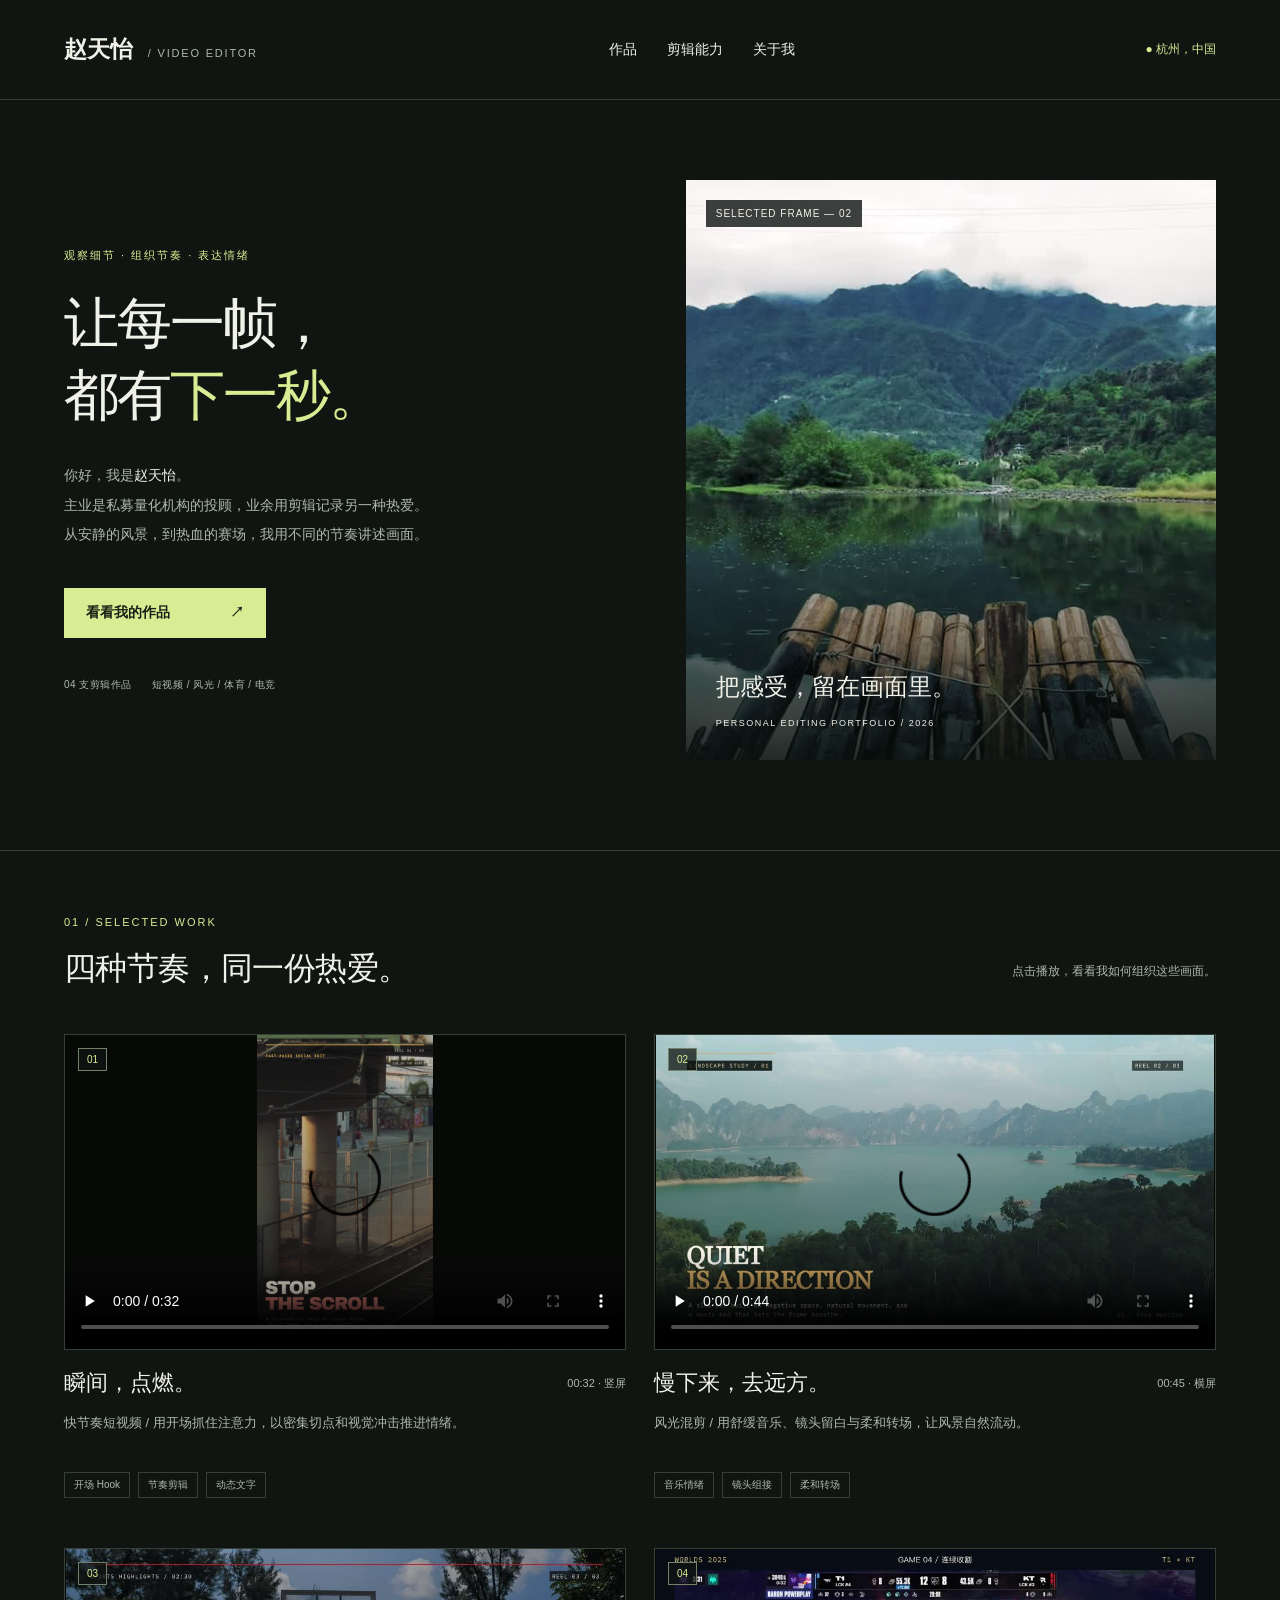
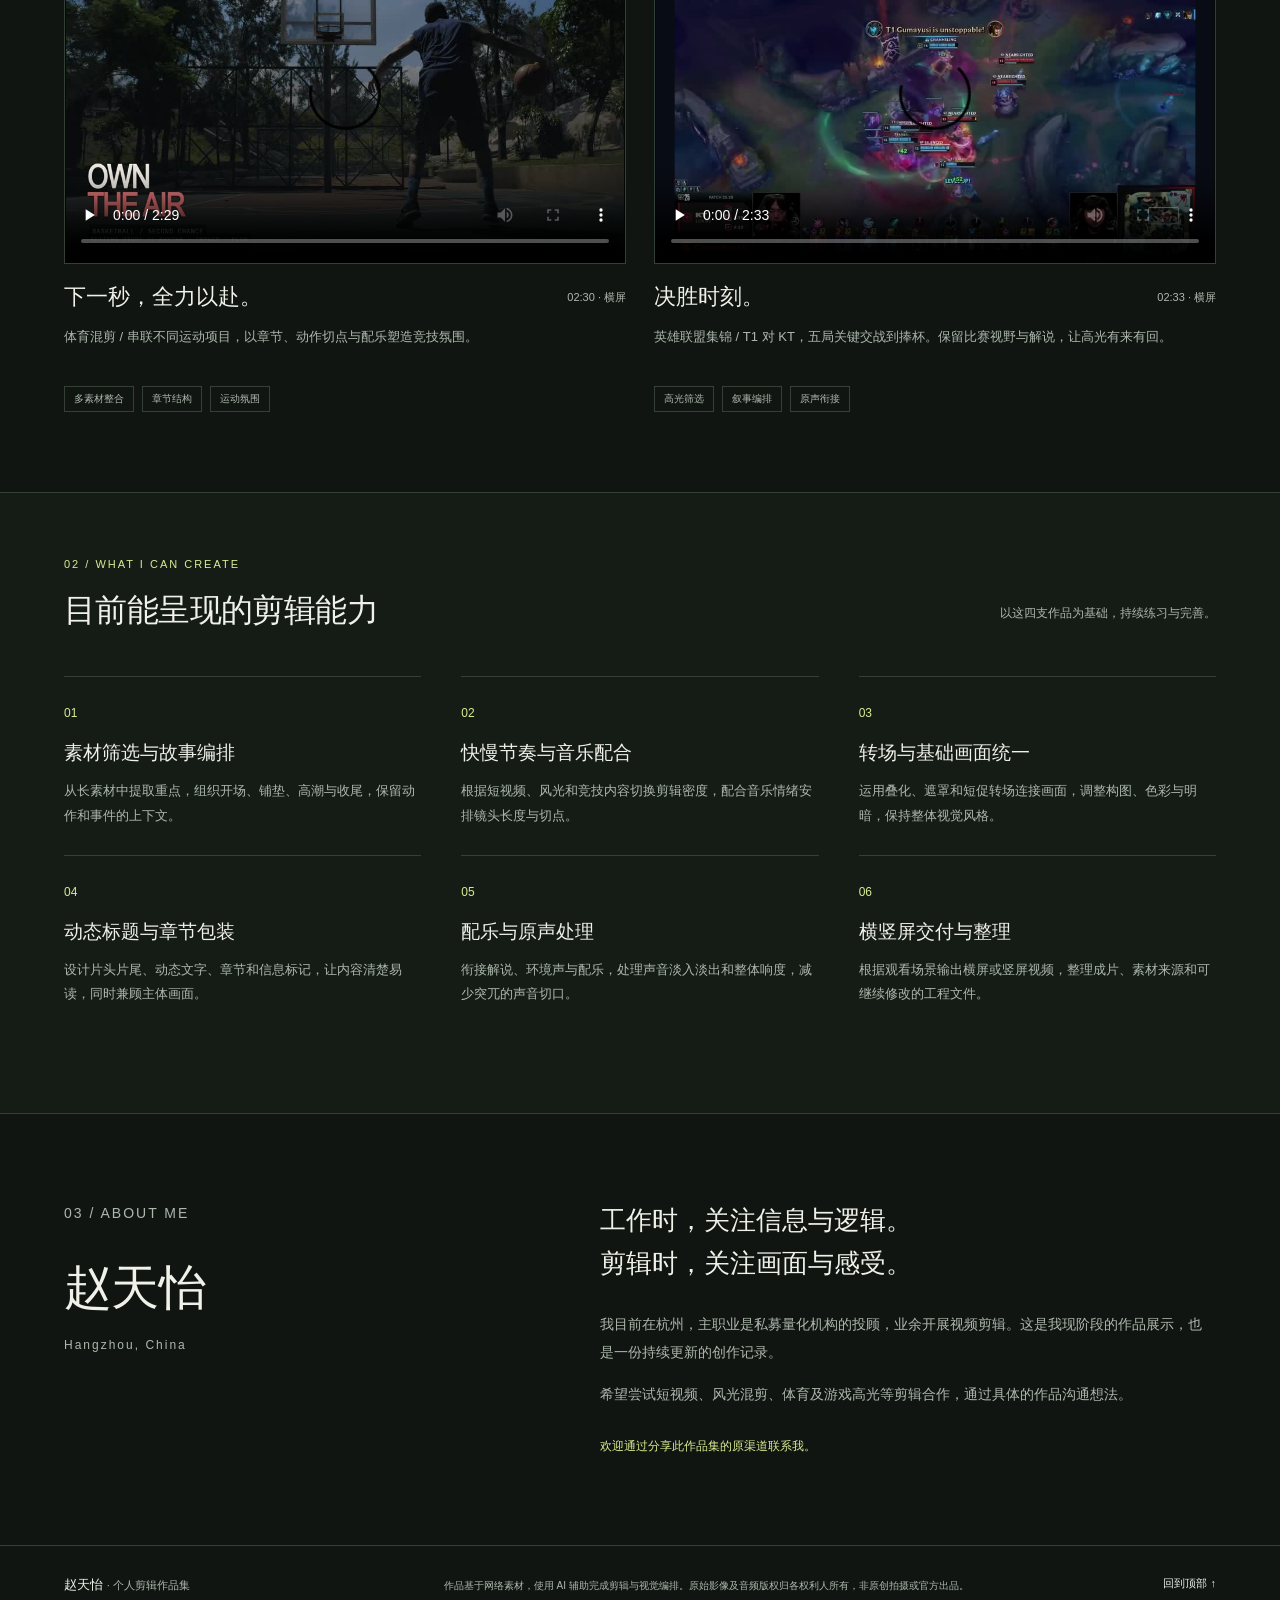
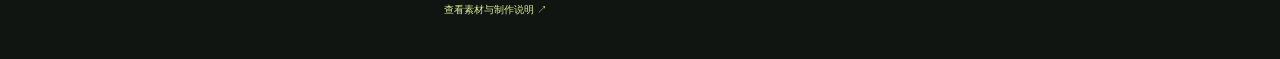
==== index.html @ 89284505 "Publish complete video portfolio" ====
<!doctype html>
<html lang="zh-CN"><head><meta charset="UTF-8"><meta name="viewport" content="width=device-width,initial-scale=1"><meta name="description" content="赵天怡的个人视频剪辑作品集。现居杭州，主业为私募量化机构投顾，业余开展视频剪辑。快节奏短视频、风光混剪、体育及英雄联盟集锦。"><meta name="theme-color" content="#101512"><title>赵天怡 · 视频剪辑作品集</title><link rel="stylesheet" href="style.css"></head>
<body><header><a class="brand" href="#">赵天怡<span> / VIDEO EDITOR</span></a><nav aria-label="主导航"><a href="#work">作品</a><a href="#ability">剪辑能力</a><a href="#about">关于我</a></nav><span class="location">● 杭州，中国</span></header>
<main><section class="hero"><div class="hero-copy"><p class="eyebrow">观察细节 · 组织节奏 · 表达情绪</p><h1>让每一帧，<br>都有<span>下一秒。</span></h1><p class="intro">你好，我是<strong>赵天怡</strong>。<br>主业是私募量化机构的投顾，业余用剪辑记录另一种热爱。<br>从安静的风景，到热血的赛场，我用不同的节奏讲述画面。</p><a class="button" href="#work">看看我的作品 <span>↗</span></a><div class="hero-meta"><span>04 支剪辑作品</span><span>短视频 / 风光 / 体育 / 电竞</span></div></div><div class="hero-image"><img src="media/hero.jpg" alt="风光混剪作品中的自然风景"><div class="frame-mark">SELECTED FRAME — 02</div><div class="image-caption"><span>把感受，留在画面里。</span><small>PERSONAL EDITING PORTFOLIO / 2026</small></div></div></section>
<section id="work" class="section"><div class="section-head"><div><p class="eyebrow">01 / SELECTED WORK</p><h2>四种节奏，同一份热爱。</h2></div><p>点击播放，看看我如何组织这些画面。</p></div><div class="works">
<article class="work"><div class="video-wrap vertical"><video controls playsinline preload="none" poster="media/fast.jpg" aria-label="快节奏短视频"><source data-hls="media/fast/index.m3u8" type="application/vnd.apple.mpegurl"></video><span class="num">01</span></div><div class="work-title"><h3>瞬间，点燃。</h3><span>00:32 · 竖屏</span></div><p>快节奏短视频 / 用开场抓住注意力，以密集切点和视觉冲击推进情绪。</p><div class="tags"><span>开场 Hook</span><span>节奏剪辑</span><span>动态文字</span></div></article>
<article class="work"><div class="video-wrap"><video controls playsinline preload="none" poster="media/landscape.jpg" aria-label="风光混剪"><source data-hls="media/landscape/index.m3u8" type="application/vnd.apple.mpegurl"></video><span class="num">02</span></div><div class="work-title"><h3>慢下来，去远方。</h3><span>00:45 · 横屏</span></div><p>风光混剪 / 用舒缓音乐、镜头留白与柔和转场，让风景自然流动。</p><div class="tags"><span>音乐情绪</span><span>镜头组接</span><span>柔和转场</span></div></article>
<article class="work"><div class="video-wrap"><video controls playsinline preload="none" poster="media/sports.jpg" aria-label="体育高光集锦"><source data-hls="media/sports/index.m3u8" type="application/vnd.apple.mpegurl"></video><span class="num">03</span></div><div class="work-title"><h3>下一秒，全力以赴。</h3><span>02:30 · 横屏</span></div><p>体育混剪 / 串联不同运动项目，以章节、动作切点与配乐塑造竞技氛围。</p><div class="tags"><span>多素材整合</span><span>章节结构</span><span>运动氛围</span></div></article>
<article class="work"><div class="video-wrap"><video controls playsinline preload="none" poster="media/lol.jpg" aria-label="英雄联盟决胜时刻集锦"><source data-hls="media/lol/index.m3u8" type="application/vnd.apple.mpegurl"></video><span class="num">04</span></div><div class="work-title"><h3>决胜时刻。</h3><span>02:33 · 横屏</span></div><p>英雄联盟集锦 / T1 对 KT，五局关键交战到捧杯。保留比赛视野与解说，让高光有来有回。</p><div class="tags"><span>高光筛选</span><span>叙事编排</span><span>原声衔接</span></div></article>
</div></section>
<section id="ability" class="section ability"><div class="section-head"><div><p class="eyebrow">02 / WHAT I CAN CREATE</p><h2>目前能呈现的剪辑能力</h2></div><p>以这四支作品为基础，持续练习与完善。</p></div><div class="abilities"><div><span>01</span><h3>素材筛选与故事编排</h3><p>从长素材中提取重点，组织开场、铺垫、高潮与收尾，保留动作和事件的上下文。</p></div><div><span>02</span><h3>快慢节奏与音乐配合</h3><p>根据短视频、风光和竞技内容切换剪辑密度，配合音乐情绪安排镜头长度与切点。</p></div><div><span>03</span><h3>转场与基础画面统一</h3><p>运用叠化、遮罩和短促转场连接画面，调整构图、色彩与明暗，保持整体视觉风格。</p></div><div><span>04</span><h3>动态标题与章节包装</h3><p>设计片头片尾、动态文字、章节和信息标记，让内容清楚易读，同时兼顾主体画面。</p></div><div><span>05</span><h3>配乐与原声处理</h3><p>衔接解说、环境声与配乐，处理声音淡入淡出和整体响度，减少突兀的声音切口。</p></div><div><span>06</span><h3>横竖屏交付与整理</h3><p>根据观看场景输出横屏或竖屏视频，整理成片、素材来源和可继续修改的工程文件。</p></div></div></section>
<section id="about" class="section about"><div><p class="eyebrow">03 / ABOUT ME</p><h2>赵天怡<span>Hangzhou, China</span></h2></div><div><p class="about-main">工作时，关注信息与逻辑。<br>剪辑时，关注画面与感受。</p><p>我目前在杭州，主职业是私募量化机构的投顾，业余开展视频剪辑。这是我现阶段的作品展示，也是一份持续更新的创作记录。</p><p>希望尝试短视频、风光混剪、体育及游戏高光等剪辑合作，通过具体的作品沟通想法。</p><div class="about-note">欢迎通过分享此作品集的原渠道联系我。</div></div></section>
</main><footer><div>赵天怡 <span>· 个人剪辑作品集</span></div><p>作品基于网络素材，使用 AI 辅助完成剪辑与视觉编排。原始影像及音频版权归各权利人所有，非原创拍摄或官方出品。<a href="sources.html">查看素材与制作说明 ↗</a></p><a href="#">回到顶部 ↑</a></footer><script src="hls.min.js"></script><script>document.querySelectorAll("video").forEach(v=>{const url=v.querySelector("source").dataset.hls;if(v.canPlayType("application/vnd.apple.mpegurl")){v.src=url}else if(window.Hls&&Hls.isSupported()){const h=new Hls({autoStartLoad:false});h.loadSource(url);h.attachMedia(v);v.addEventListener("play",()=>h.startLoad(),{once:true})}});document.querySelectorAll('video').forEach(v=>{v.addEventListener('play',()=>document.querySelectorAll('video').forEach(o=>{if(o!==v)o.pause()}));v.addEventListener('error',()=>{const p=document.createElement('p');p.className='error';p.textContent='视频暂时无法加载，请刷新页面或稍后重试。';v.parentElement.append(p)})});</script></body></html>
---- style.css ----
:root{--bg:#101512;--panel:#19201a;--line:#344036;--text:#f0f1e8;--muted:#adb8ac;--accent:#d7ed93}*{box-sizing:border-box}html{scroll-behavior:smooth;scroll-padding-top:35px}body{margin:0;background:var(--bg);color:var(--text);font-family:"PingFang SC","Microsoft YaHei",sans-serif;-webkit-font-smoothing:antialiased}a{color:inherit;text-decoration:none}header{max-width:1440px;margin:auto;height:100px;padding:0 5%;display:flex;align-items:center;justify-content:space-between;border-bottom:1px solid var(--line)}.brand{font-size:23px;font-weight:600}.brand span{font-size:11px;letter-spacing:1.8px;font-weight:400;margin-left:10px;color:var(--muted)}nav{display:flex;gap:30px;font-size:14px}nav a:hover,footer a:hover{color:var(--accent)}.location{font-size:12px;color:var(--accent)}main{max-width:1440px;margin:auto}.hero{padding:80px 5% 90px;display:grid;grid-template-columns:1.05fr 1fr;gap:65px;align-items:center}.eyebrow{font-size:11px;letter-spacing:2px;color:var(--accent);margin:0 0 25px}h1{font-size:clamp(40px,4.3vw,67px);font-weight:500;line-height:1.3;letter-spacing:-2px;margin:0 0 30px}h1 span{color:var(--accent)}.intro{font-size:14px;line-height:2.1;color:var(--muted)}.intro strong{color:var(--text);font-weight:500}.button{margin:24px 0 40px;background:var(--accent);color:#182015;display:inline-flex;align-items:center;gap:60px;padding:16px 22px;font-size:14px;font-weight:600}.button:hover{background:#e9ffaf}.hero-meta{display:flex;gap:20px;font-size:10px;color:var(--muted);letter-spacing:.5px}.hero-image{height:580px;position:relative;overflow:hidden;background:var(--panel)}.hero-image img{width:100%;height:100%;object-fit:cover}.hero-image:after{content:"";position:absolute;inset:50% 0 0;background:linear-gradient(transparent,rgba(8,15,11,.85))}.frame-mark{position:absolute;top:20px;left:20px;background:#101512ce;padding:8px 10px;font-size:10px;letter-spacing:1px}.image-caption{position:absolute;z-index:1;bottom:32px;left:30px;display:flex;flex-direction:column;gap:15px}.image-caption span{font-size:24px}.image-caption small{font-size:9px;letter-spacing:1.5px}.section{padding:65px 5% 80px;border-top:1px solid var(--line)}.section-head{display:flex;justify-content:space-between;align-items:flex-end;gap:30px;margin-bottom:42px}.section-head .eyebrow{margin-bottom:16px}h2{font-size:32px;font-weight:500;margin:0;line-height:1.5;letter-spacing:-.6px}.section-head>p{font-size:12px;color:var(--muted)}.works{display:grid;grid-template-columns:1fr 1fr;gap:50px 28px}.video-wrap{aspect-ratio:16/9;background:#070907;position:relative;border:1px solid var(--line);overflow:hidden}.video-wrap video{width:100%;height:100%;object-fit:contain;display:block}.num{position:absolute;top:13px;left:13px;background:#101512bd;border:1px solid #71816a;padding:5px 8px;font-size:10px;pointer-events:none;color:var(--accent)}.work-title{display:flex;justify-content:space-between;align-items:center;gap:15px;margin-top:18px}.work-title h3{font-size:22px;font-weight:500;margin:0}.work-title>span{font-size:11px;color:var(--muted);white-space:nowrap}.work>p{font-size:13px;line-height:1.9;color:var(--muted);min-height:48px}.tags{display:flex;gap:8px;flex-wrap:wrap}.tags span{font-size:10px;color:var(--muted);border:1px solid var(--line);padding:5px 9px}.ability{background:#151c16}.abilities{display:grid;grid-template-columns:repeat(3,1fr);gap:0 40px}.abilities>div{padding:26px 0;border-top:1px solid var(--line)}.abilities span{font-size:12px;color:var(--accent)}.abilities h3{font-size:19px;font-weight:500;margin:19px 0 13px}.abilities p{font-size:13px;line-height:1.9;color:var(--muted);margin:0}.about{display:grid;grid-template-columns:1fr 1.35fr;gap:80px;padding-top:85px;padding-bottom:90px}.about h2{font-size:48px}.about h2 span{display:block;font-size:12px;letter-spacing:2px;margin-top:12px;color:var(--muted)}.about p{font-size:14px;line-height:2;color:var(--muted);max-width:620px}.about .about-main{font-size:26px;color:var(--text);line-height:1.65;margin:0 0 25px}.about-note{margin-top:30px;color:var(--accent);font-size:12px}footer{max-width:1440px;margin:auto;padding:30px 5% 40px;border-top:1px solid var(--line);display:grid;grid-template-columns:1fr 2fr auto;gap:40px;align-items:start;font-size:13px}footer span{color:var(--muted);font-size:11px}footer p{margin:0;color:var(--muted);font-size:10px;line-height:1.9}footer p a{display:block;color:var(--accent);margin-top:5px}footer>a{font-size:11px}.error{position:absolute;inset:40% 20px auto;text-align:center;background:#101512;padding:12px;font-size:12px}@media(max-width:900px){.hero{gap:30px}.hero-image{height:490px}.location{display:none}.hero-meta{flex-direction:column;gap:8px}.abilities{grid-template-columns:1fr 1fr}.about{gap:40px}footer{grid-template-columns:1fr 2fr}footer>a{display:none}}@media(max-width:600px){header{height:78px}.brand{font-size:20px}.brand span{display:none}nav{gap:18px;font-size:12px}.hero{padding-top:48px;grid-template-columns:1fr;gap:36px}.hero h1{font-size:49px}.intro{font-size:13px}.hero-image{height:360px}.button{margin-bottom:26px}.hero-meta{flex-direction:row;gap:18px}.section{padding-top:45px;padding-bottom:50px}.section-head{display:block;margin-bottom:28px}h2{font-size:26px}.section-head>p{margin-top:16px}.works{grid-template-columns:1fr;gap:36px}.work-title h3{font-size:21px}.abilities{gap:0 24px}.abilities h3{font-size:16px;line-height:1.5}.abilities p{font-size:12px}.about{grid-template-columns:1fr;gap:32px}.about .about-main{font-size:23px}footer{grid-template-columns:1fr;gap:18px}.hero-copy .eyebrow{font-size:10px}}@media(prefers-reduced-motion:reduce){html{scroll-behavior:auto}}
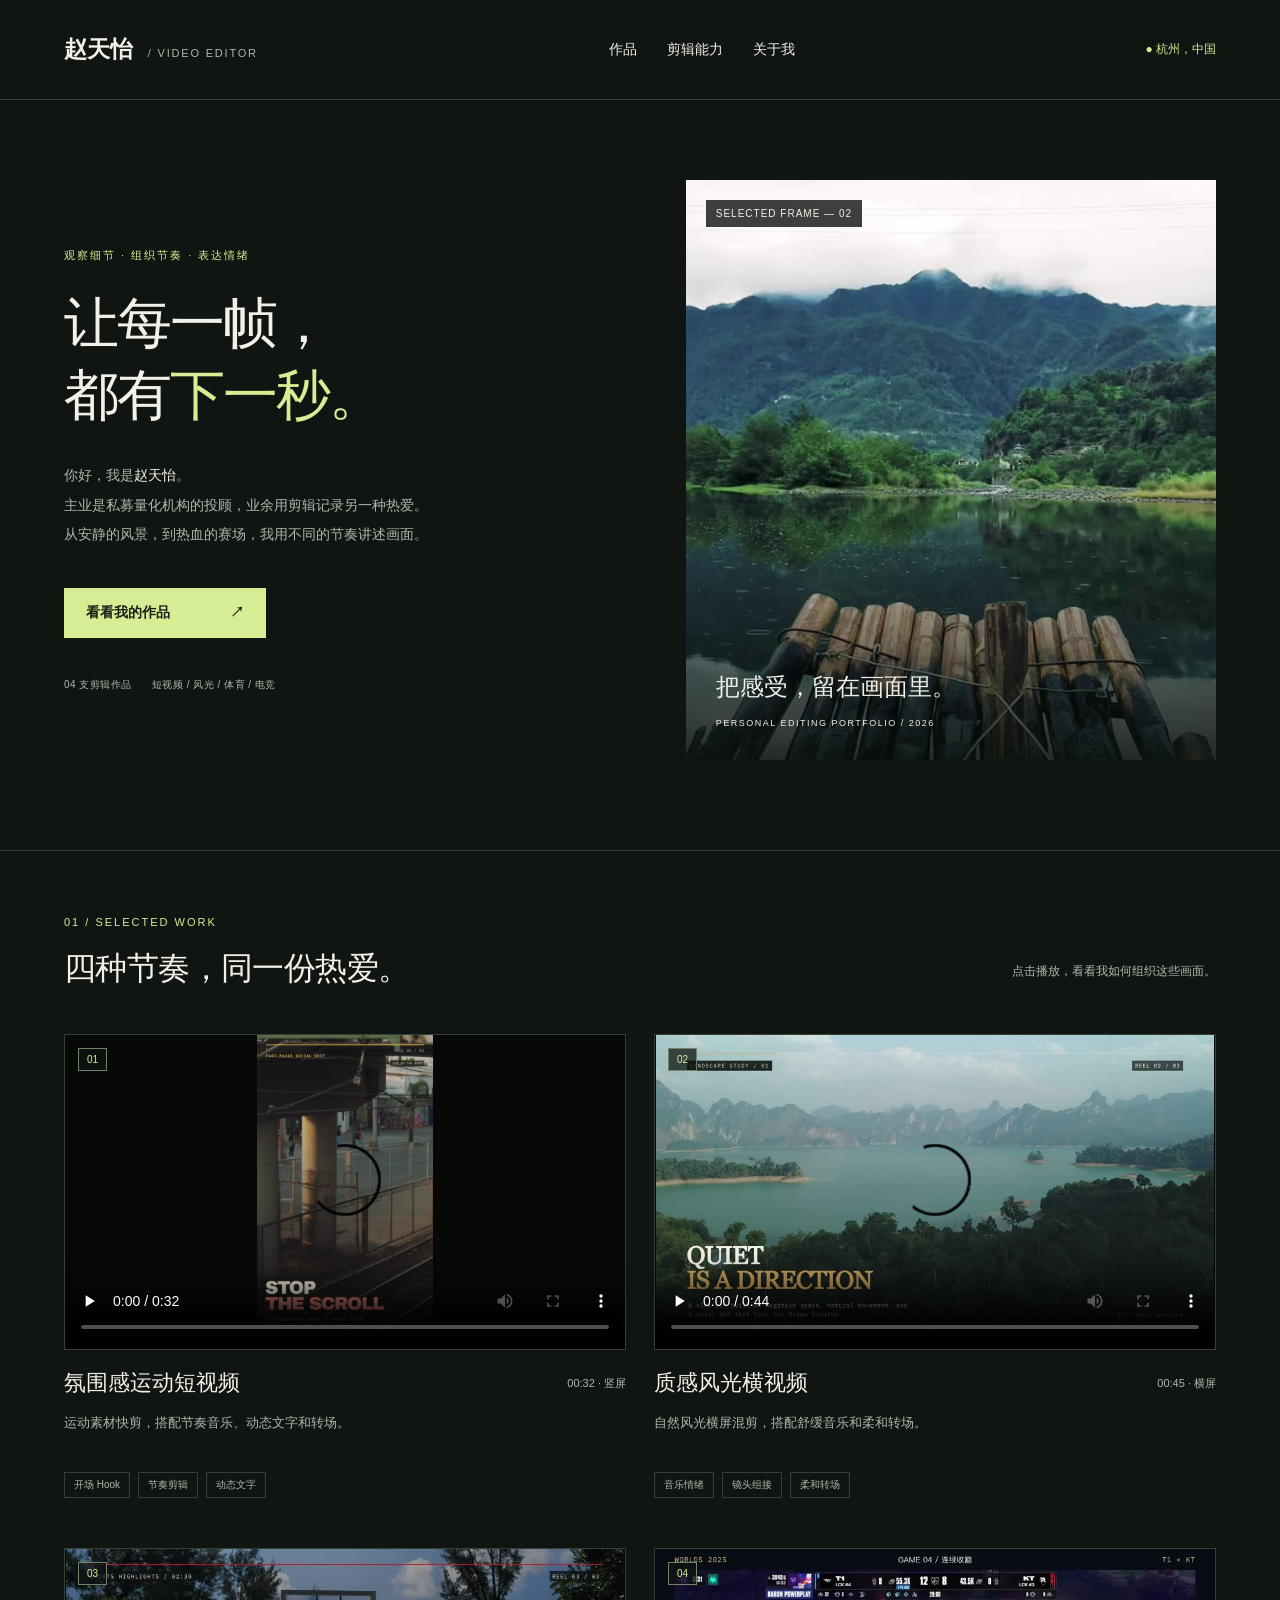
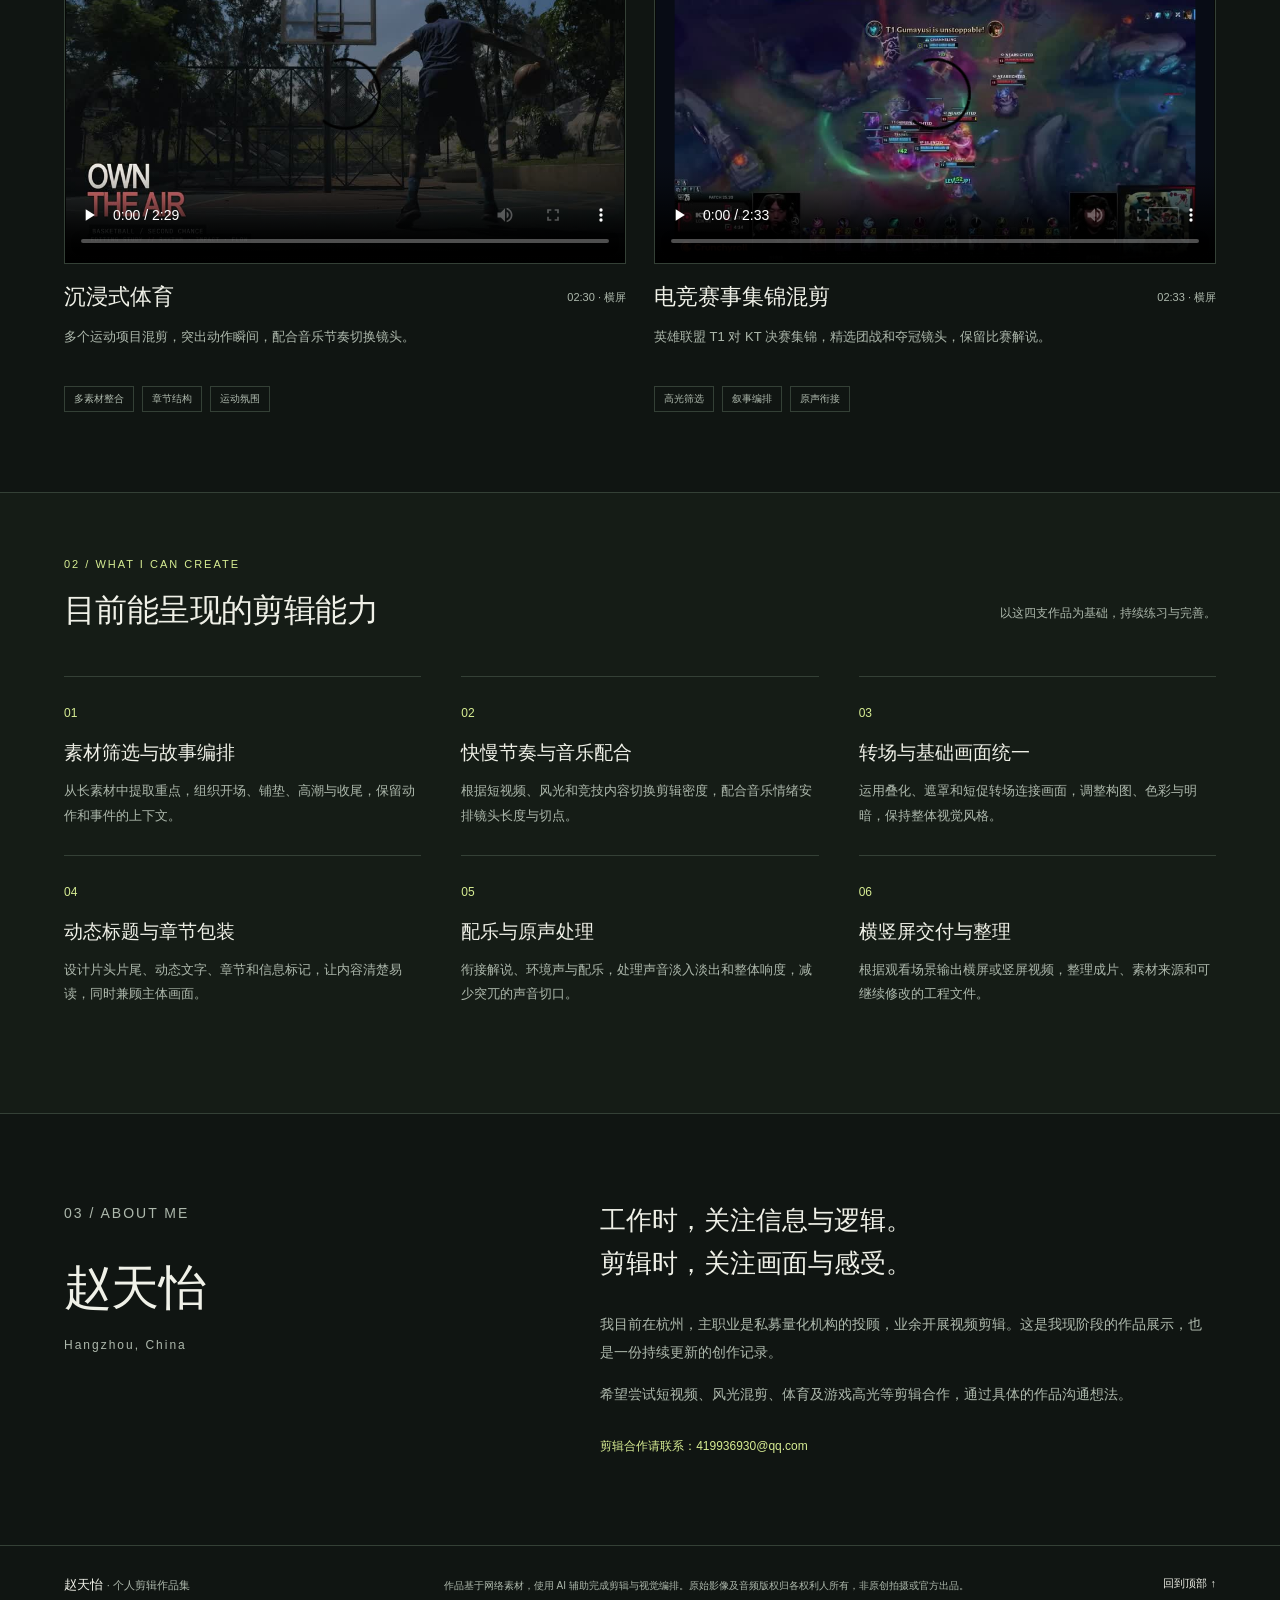
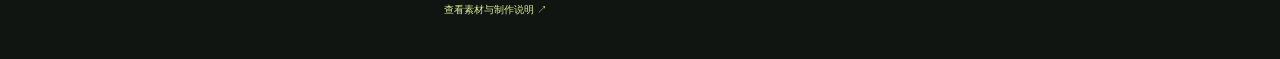
==== commit df45d8b1: "Update portfolio titles, descriptions and contact email" ====
--- a/index.html
+++ b/index.html
@@ -3,11 +3,11 @@
 <body><header><a class="brand" href="#">赵天怡<span> / VIDEO EDITOR</span></a><nav aria-label="主导航"><a href="#work">作品</a><a href="#ability">剪辑能力</a><a href="#about">关于我</a></nav><span class="location">● 杭州，中国</span></header>
 <main><section class="hero"><div class="hero-copy"><p class="eyebrow">观察细节 · 组织节奏 · 表达情绪</p><h1>让每一帧，<br>都有<span>下一秒。</span></h1><p class="intro">你好，我是<strong>赵天怡</strong>。<br>主业是私募量化机构的投顾，业余用剪辑记录另一种热爱。<br>从安静的风景，到热血的赛场，我用不同的节奏讲述画面。</p><a class="button" href="#work">看看我的作品 <span>↗</span></a><div class="hero-meta"><span>04 支剪辑作品</span><span>短视频 / 风光 / 体育 / 电竞</span></div></div><div class="hero-image"><img src="media/hero.jpg" alt="风光混剪作品中的自然风景"><div class="frame-mark">SELECTED FRAME — 02</div><div class="image-caption"><span>把感受，留在画面里。</span><small>PERSONAL EDITING PORTFOLIO / 2026</small></div></div></section>
 <section id="work" class="section"><div class="section-head"><div><p class="eyebrow">01 / SELECTED WORK</p><h2>四种节奏，同一份热爱。</h2></div><p>点击播放，看看我如何组织这些画面。</p></div><div class="works">
-<article class="work"><div class="video-wrap vertical"><video controls playsinline preload="none" poster="media/fast.jpg" aria-label="快节奏短视频"><source data-hls="media/fast/index.m3u8" type="application/vnd.apple.mpegurl"></video><span class="num">01</span></div><div class="work-title"><h3>瞬间，点燃。</h3><span>00:32 · 竖屏</span></div><p>快节奏短视频 / 用开场抓住注意力，以密集切点和视觉冲击推进情绪。</p><div class="tags"><span>开场 Hook</span><span>节奏剪辑</span><span>动态文字</span></div></article>
-<article class="work"><div class="video-wrap"><video controls playsinline preload="none" poster="media/landscape.jpg" aria-label="风光混剪"><source data-hls="media/landscape/index.m3u8" type="application/vnd.apple.mpegurl"></video><span class="num">02</span></div><div class="work-title"><h3>慢下来，去远方。</h3><span>00:45 · 横屏</span></div><p>风光混剪 / 用舒缓音乐、镜头留白与柔和转场，让风景自然流动。</p><div class="tags"><span>音乐情绪</span><span>镜头组接</span><span>柔和转场</span></div></article>
-<article class="work"><div class="video-wrap"><video controls playsinline preload="none" poster="media/sports.jpg" aria-label="体育高光集锦"><source data-hls="media/sports/index.m3u8" type="application/vnd.apple.mpegurl"></video><span class="num">03</span></div><div class="work-title"><h3>下一秒，全力以赴。</h3><span>02:30 · 横屏</span></div><p>体育混剪 / 串联不同运动项目，以章节、动作切点与配乐塑造竞技氛围。</p><div class="tags"><span>多素材整合</span><span>章节结构</span><span>运动氛围</span></div></article>
-<article class="work"><div class="video-wrap"><video controls playsinline preload="none" poster="media/lol.jpg" aria-label="英雄联盟决胜时刻集锦"><source data-hls="media/lol/index.m3u8" type="application/vnd.apple.mpegurl"></video><span class="num">04</span></div><div class="work-title"><h3>决胜时刻。</h3><span>02:33 · 横屏</span></div><p>英雄联盟集锦 / T1 对 KT，五局关键交战到捧杯。保留比赛视野与解说，让高光有来有回。</p><div class="tags"><span>高光筛选</span><span>叙事编排</span><span>原声衔接</span></div></article>
+<article class="work"><div class="video-wrap vertical"><video controls playsinline preload="none" poster="media/fast.jpg" aria-label="氛围感运动短视频"><source data-hls="media/fast/index.m3u8" type="application/vnd.apple.mpegurl"></video><span class="num">01</span></div><div class="work-title"><h3>氛围感运动短视频</h3><span>00:32 · 竖屏</span></div><p>运动素材快剪，搭配节奏音乐、动态文字和转场。</p><div class="tags"><span>开场 Hook</span><span>节奏剪辑</span><span>动态文字</span></div></article>
+<article class="work"><div class="video-wrap"><video controls playsinline preload="none" poster="media/landscape.jpg" aria-label="质感风光横视频"><source data-hls="media/landscape/index.m3u8" type="application/vnd.apple.mpegurl"></video><span class="num">02</span></div><div class="work-title"><h3>质感风光横视频</h3><span>00:45 · 横屏</span></div><p>自然风光横屏混剪，搭配舒缓音乐和柔和转场。</p><div class="tags"><span>音乐情绪</span><span>镜头组接</span><span>柔和转场</span></div></article>
+<article class="work"><div class="video-wrap"><video controls playsinline preload="none" poster="media/sports.jpg" aria-label="沉浸式体育"><source data-hls="media/sports/index.m3u8" type="application/vnd.apple.mpegurl"></video><span class="num">03</span></div><div class="work-title"><h3>沉浸式体育</h3><span>02:30 · 横屏</span></div><p>多个运动项目混剪，突出动作瞬间，配合音乐节奏切换镜头。</p><div class="tags"><span>多素材整合</span><span>章节结构</span><span>运动氛围</span></div></article>
+<article class="work"><div class="video-wrap"><video controls playsinline preload="none" poster="media/lol.jpg" aria-label="电竞赛事集锦混剪"><source data-hls="media/lol/index.m3u8" type="application/vnd.apple.mpegurl"></video><span class="num">04</span></div><div class="work-title"><h3>电竞赛事集锦混剪</h3><span>02:33 · 横屏</span></div><p>英雄联盟 T1 对 KT 决赛集锦，精选团战和夺冠镜头，保留比赛解说。</p><div class="tags"><span>高光筛选</span><span>叙事编排</span><span>原声衔接</span></div></article>
 </div></section>
 <section id="ability" class="section ability"><div class="section-head"><div><p class="eyebrow">02 / WHAT I CAN CREATE</p><h2>目前能呈现的剪辑能力</h2></div><p>以这四支作品为基础，持续练习与完善。</p></div><div class="abilities"><div><span>01</span><h3>素材筛选与故事编排</h3><p>从长素材中提取重点，组织开场、铺垫、高潮与收尾，保留动作和事件的上下文。</p></div><div><span>02</span><h3>快慢节奏与音乐配合</h3><p>根据短视频、风光和竞技内容切换剪辑密度，配合音乐情绪安排镜头长度与切点。</p></div><div><span>03</span><h3>转场与基础画面统一</h3><p>运用叠化、遮罩和短促转场连接画面，调整构图、色彩与明暗，保持整体视觉风格。</p></div><div><span>04</span><h3>动态标题与章节包装</h3><p>设计片头片尾、动态文字、章节和信息标记，让内容清楚易读，同时兼顾主体画面。</p></div><div><span>05</span><h3>配乐与原声处理</h3><p>衔接解说、环境声与配乐，处理声音淡入淡出和整体响度，减少突兀的声音切口。</p></div><div><span>06</span><h3>横竖屏交付与整理</h3><p>根据观看场景输出横屏或竖屏视频，整理成片、素材来源和可继续修改的工程文件。</p></div></div></section>
-<section id="about" class="section about"><div><p class="eyebrow">03 / ABOUT ME</p><h2>赵天怡<span>Hangzhou, China</span></h2></div><div><p class="about-main">工作时，关注信息与逻辑。<br>剪辑时，关注画面与感受。</p><p>我目前在杭州，主职业是私募量化机构的投顾，业余开展视频剪辑。这是我现阶段的作品展示，也是一份持续更新的创作记录。</p><p>希望尝试短视频、风光混剪、体育及游戏高光等剪辑合作，通过具体的作品沟通想法。</p><div class="about-note">欢迎通过分享此作品集的原渠道联系我。</div></div></section>
+<section id="about" class="section about"><div><p class="eyebrow">03 / ABOUT ME</p><h2>赵天怡<span>Hangzhou, China</span></h2></div><div><p class="about-main">工作时，关注信息与逻辑。<br>剪辑时，关注画面与感受。</p><p>我目前在杭州，主职业是私募量化机构的投顾，业余开展视频剪辑。这是我现阶段的作品展示，也是一份持续更新的创作记录。</p><p>希望尝试短视频、风光混剪、体育及游戏高光等剪辑合作，通过具体的作品沟通想法。</p><div class="about-note">剪辑合作请联系：<a href="mailto:419936930@qq.com">419936930@qq.com</a></div></div></section>
 </main><footer><div>赵天怡 <span>· 个人剪辑作品集</span></div><p>作品基于网络素材，使用 AI 辅助完成剪辑与视觉编排。原始影像及音频版权归各权利人所有，非原创拍摄或官方出品。<a href="sources.html">查看素材与制作说明 ↗</a></p><a href="#">回到顶部 ↑</a></footer><script src="hls.min.js"></script><script>document.querySelectorAll("video").forEach(v=>{const url=v.querySelector("source").dataset.hls;if(v.canPlayType("application/vnd.apple.mpegurl")){v.src=url}else if(window.Hls&&Hls.isSupported()){const h=new Hls({autoStartLoad:false});h.loadSource(url);h.attachMedia(v);v.addEventListener("play",()=>h.startLoad(),{once:true})}});document.querySelectorAll('video').forEach(v=>{v.addEventListener('play',()=>document.querySelectorAll('video').forEach(o=>{if(o!==v)o.pause()}));v.addEventListener('error',()=>{const p=document.createElement('p');p.className='error';p.textContent='视频暂时无法加载，请刷新页面或稍后重试。';v.parentElement.append(p)})});</script></body></html>
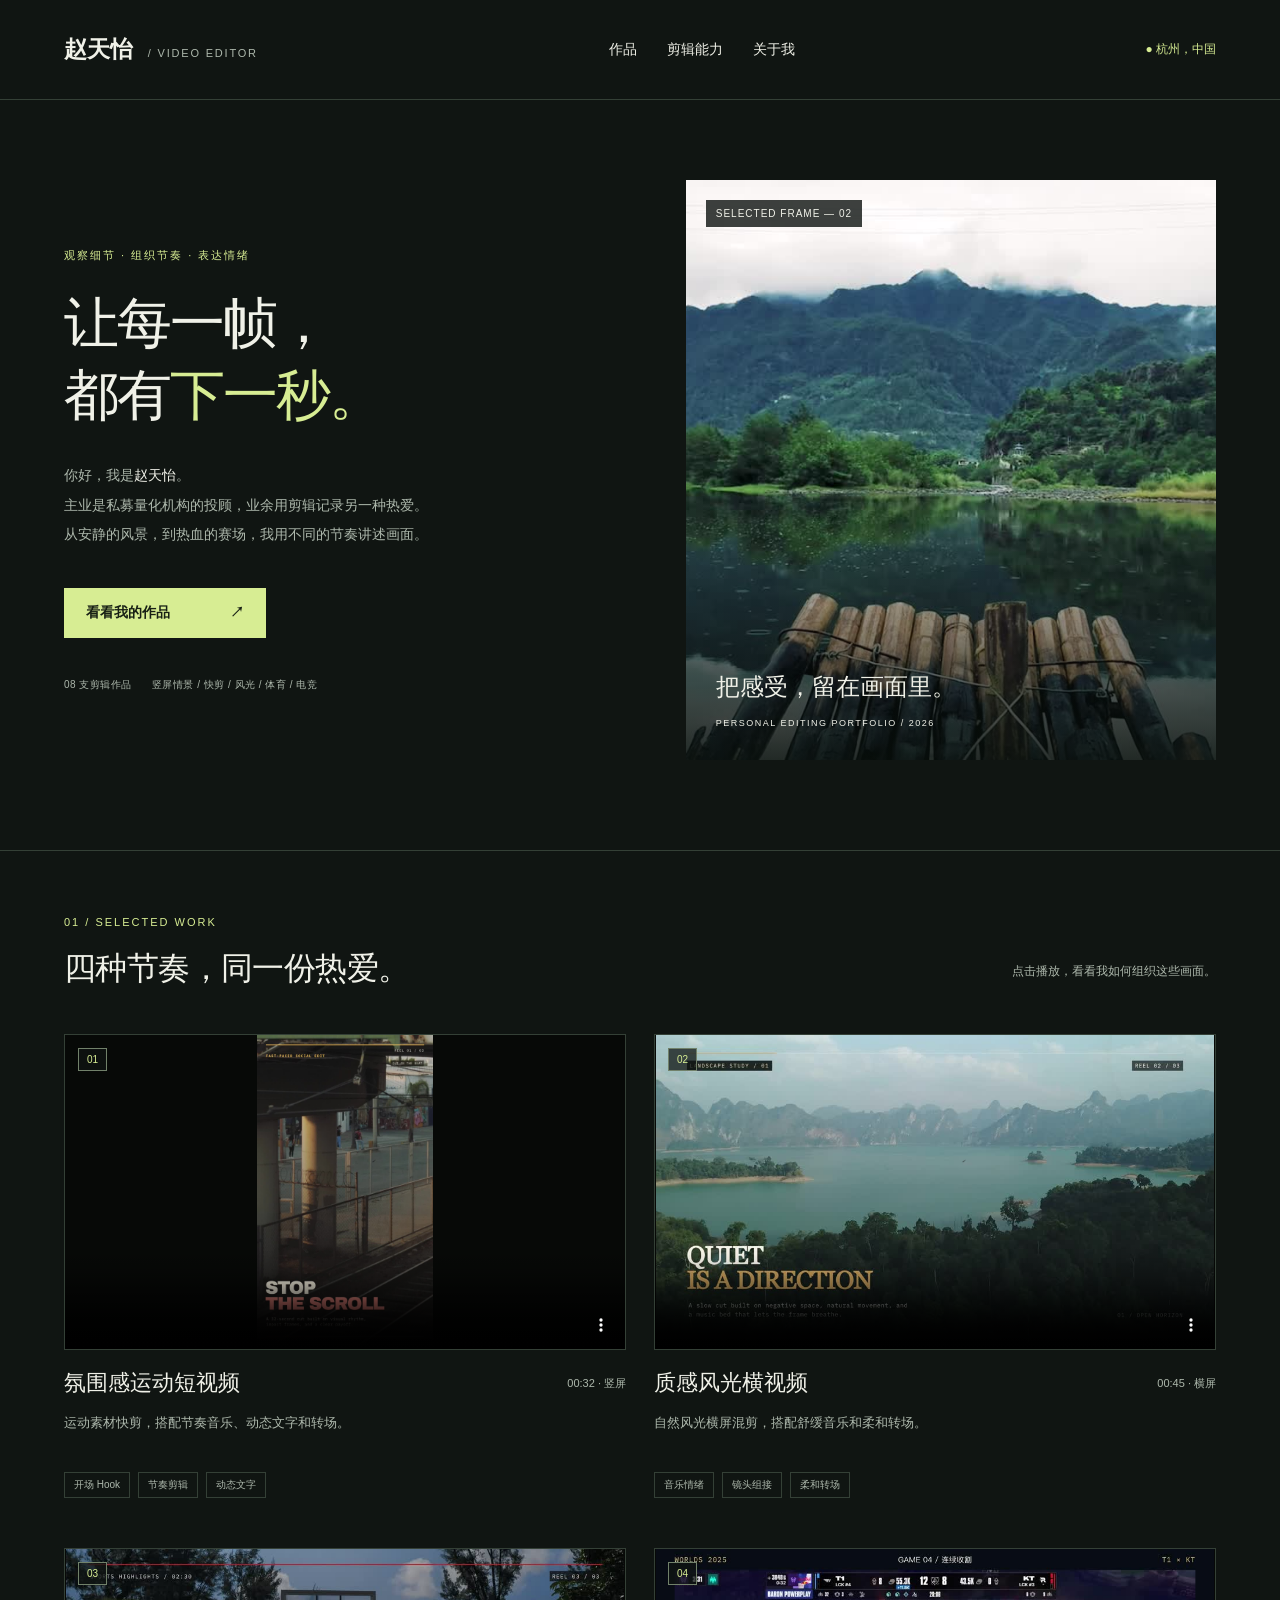
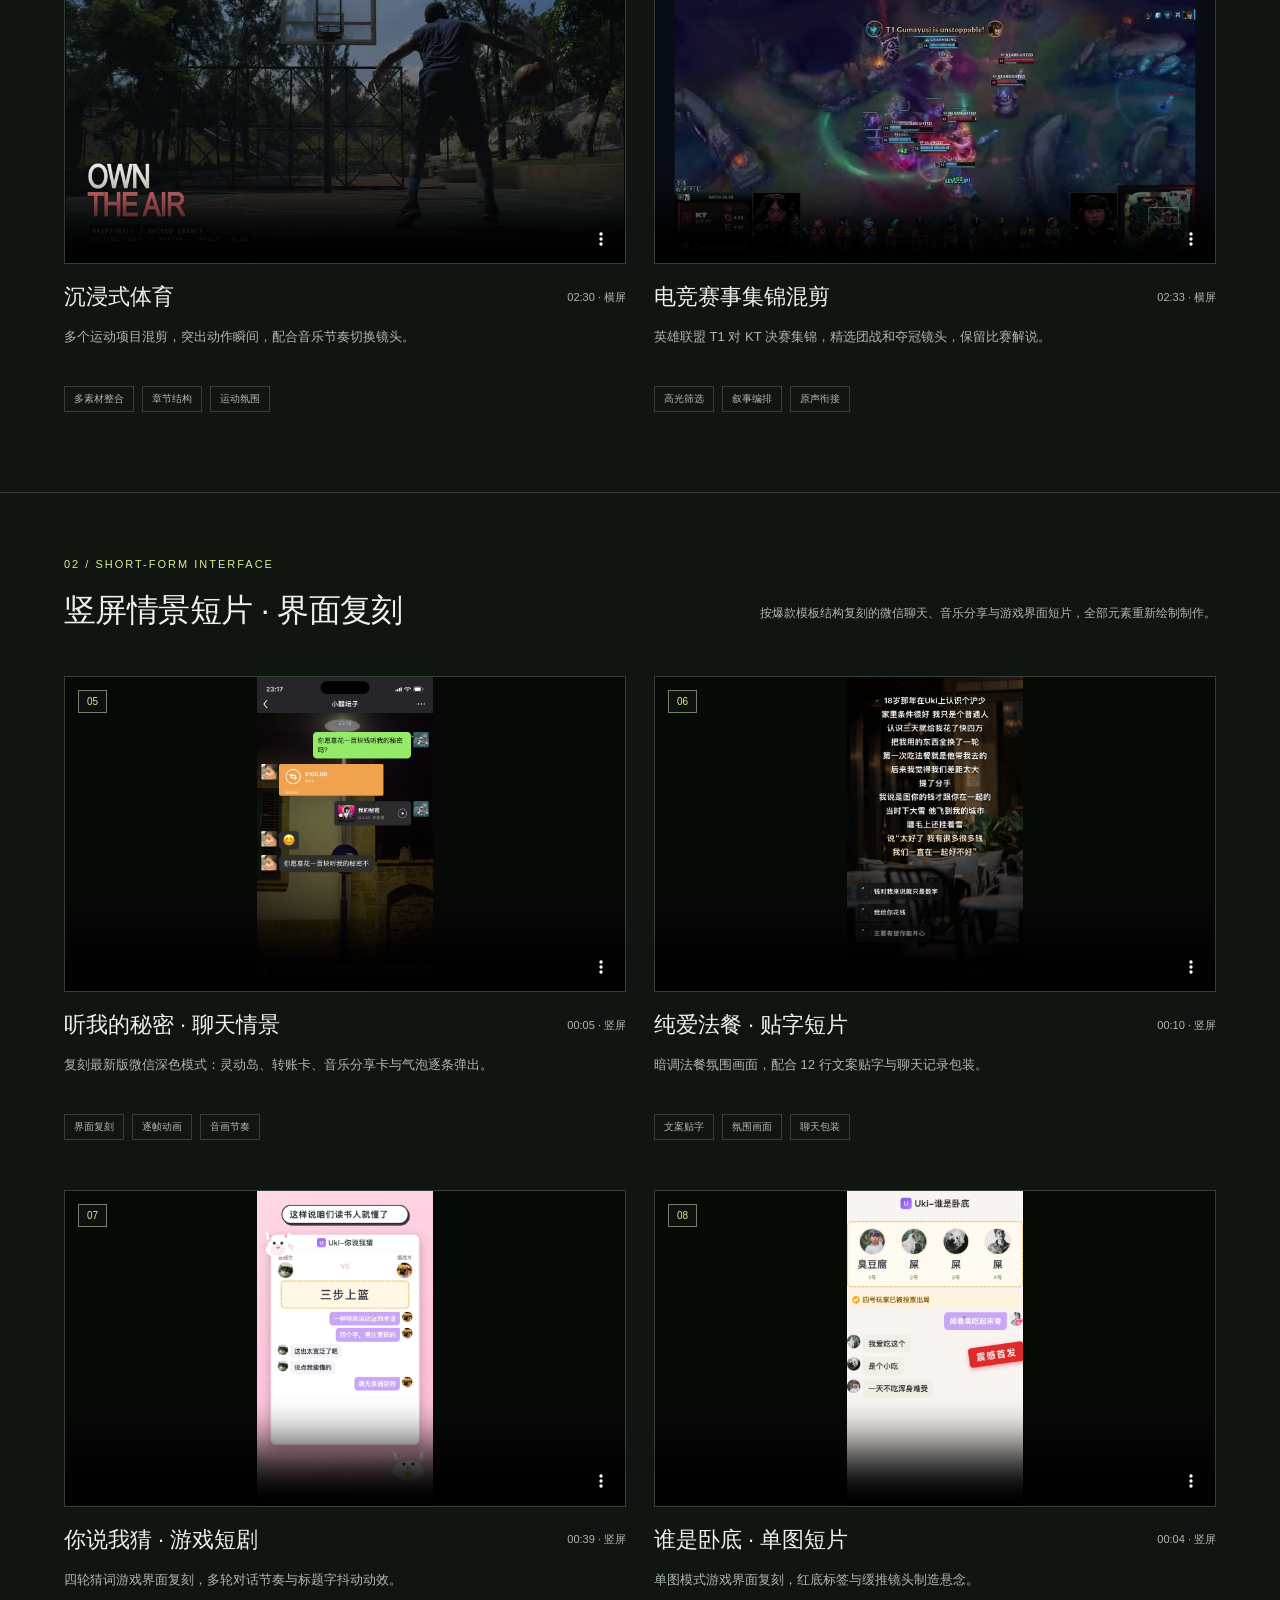
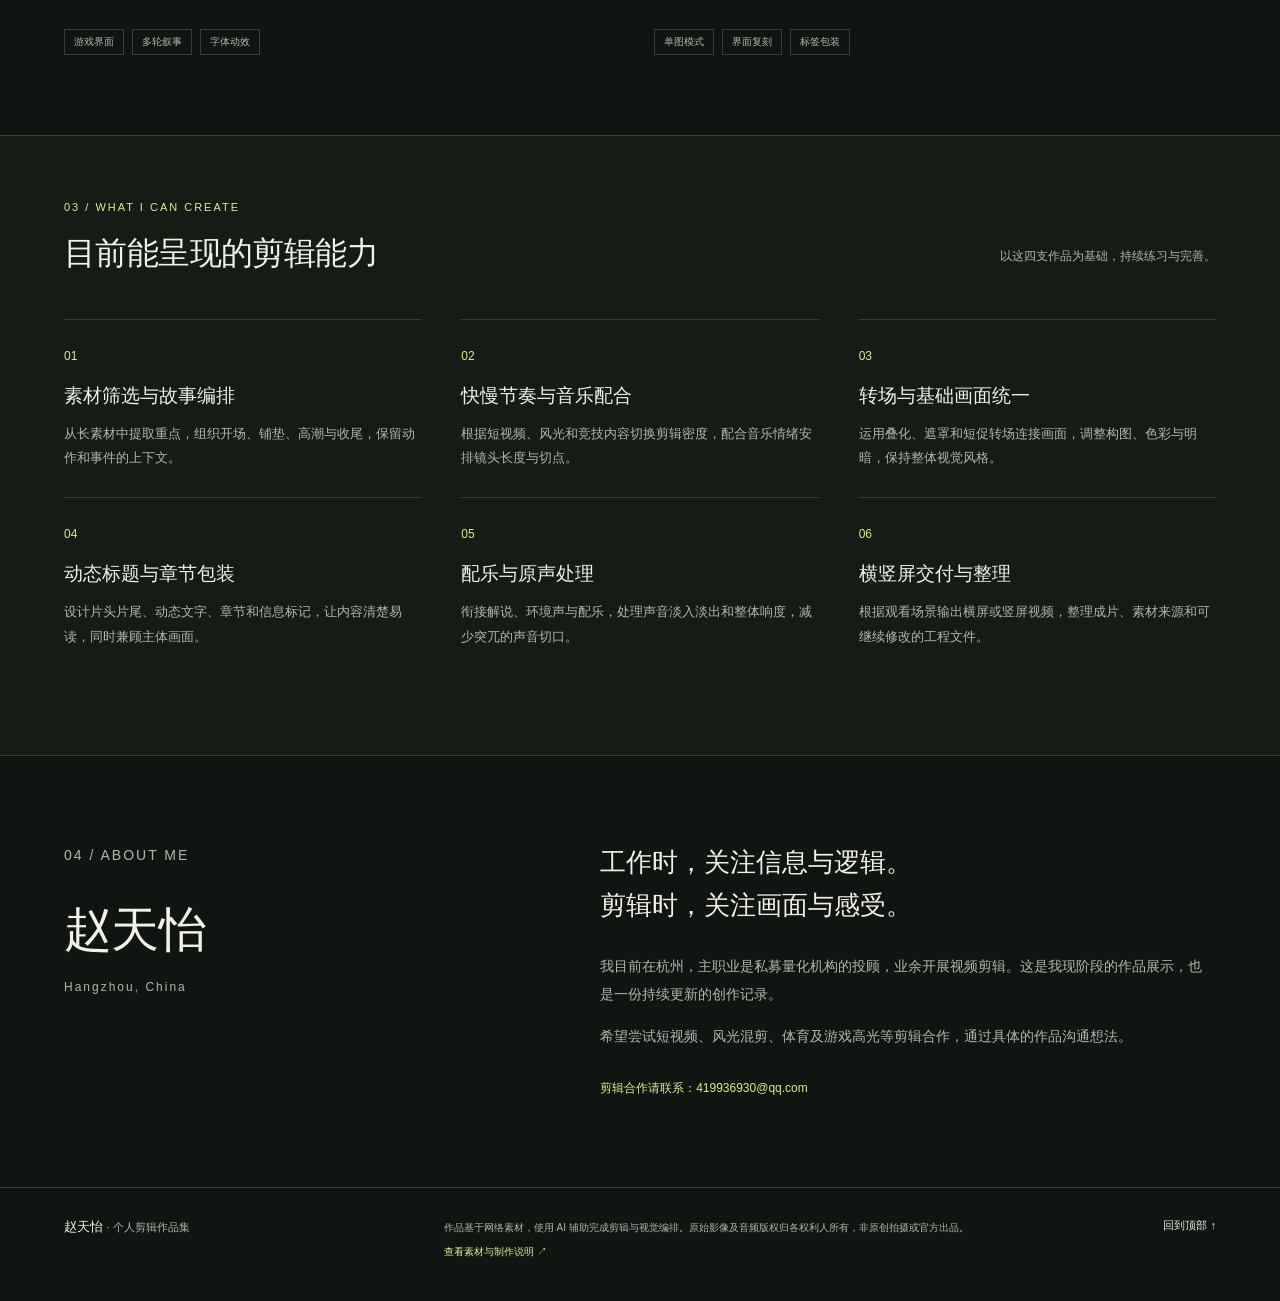
==== commit fc937a13: "Add 4 short-form interface works (05-08) with HLS media and credits" ====
--- a/index.html
+++ b/index.html
@@ -1,13 +1,19 @@
 <!doctype html>
 <html lang="zh-CN"><head><meta charset="UTF-8"><meta name="viewport" content="width=device-width,initial-scale=1"><meta name="description" content="赵天怡的个人视频剪辑作品集。现居杭州，主业为私募量化机构投顾，业余开展视频剪辑。快节奏短视频、风光混剪、体育及英雄联盟集锦。"><meta name="theme-color" content="#101512"><title>赵天怡 · 视频剪辑作品集</title><link rel="stylesheet" href="style.css"></head>
 <body><header><a class="brand" href="#">赵天怡<span> / VIDEO EDITOR</span></a><nav aria-label="主导航"><a href="#work">作品</a><a href="#ability">剪辑能力</a><a href="#about">关于我</a></nav><span class="location">● 杭州，中国</span></header>
-<main><section class="hero"><div class="hero-copy"><p class="eyebrow">观察细节 · 组织节奏 · 表达情绪</p><h1>让每一帧，<br>都有<span>下一秒。</span></h1><p class="intro">你好，我是<strong>赵天怡</strong>。<br>主业是私募量化机构的投顾，业余用剪辑记录另一种热爱。<br>从安静的风景，到热血的赛场，我用不同的节奏讲述画面。</p><a class="button" href="#work">看看我的作品 <span>↗</span></a><div class="hero-meta"><span>04 支剪辑作品</span><span>短视频 / 风光 / 体育 / 电竞</span></div></div><div class="hero-image"><img src="media/hero.jpg" alt="风光混剪作品中的自然风景"><div class="frame-mark">SELECTED FRAME — 02</div><div class="image-caption"><span>把感受，留在画面里。</span><small>PERSONAL EDITING PORTFOLIO / 2026</small></div></div></section>
+<main><section class="hero"><div class="hero-copy"><p class="eyebrow">观察细节 · 组织节奏 · 表达情绪</p><h1>让每一帧，<br>都有<span>下一秒。</span></h1><p class="intro">你好，我是<strong>赵天怡</strong>。<br>主业是私募量化机构的投顾，业余用剪辑记录另一种热爱。<br>从安静的风景，到热血的赛场，我用不同的节奏讲述画面。</p><a class="button" href="#work">看看我的作品 <span>↗</span></a><div class="hero-meta"><span>08 支剪辑作品</span><span>竖屏情景 / 快剪 / 风光 / 体育 / 电竞</span></div></div><div class="hero-image"><img src="media/hero.jpg" alt="风光混剪作品中的自然风景"><div class="frame-mark">SELECTED FRAME — 02</div><div class="image-caption"><span>把感受，留在画面里。</span><small>PERSONAL EDITING PORTFOLIO / 2026</small></div></div></section>
 <section id="work" class="section"><div class="section-head"><div><p class="eyebrow">01 / SELECTED WORK</p><h2>四种节奏，同一份热爱。</h2></div><p>点击播放，看看我如何组织这些画面。</p></div><div class="works">
 <article class="work"><div class="video-wrap vertical"><video controls playsinline preload="none" poster="media/fast.jpg" aria-label="氛围感运动短视频"><source data-hls="media/fast/index.m3u8" type="application/vnd.apple.mpegurl"></video><span class="num">01</span></div><div class="work-title"><h3>氛围感运动短视频</h3><span>00:32 · 竖屏</span></div><p>运动素材快剪，搭配节奏音乐、动态文字和转场。</p><div class="tags"><span>开场 Hook</span><span>节奏剪辑</span><span>动态文字</span></div></article>
 <article class="work"><div class="video-wrap"><video controls playsinline preload="none" poster="media/landscape.jpg" aria-label="质感风光横视频"><source data-hls="media/landscape/index.m3u8" type="application/vnd.apple.mpegurl"></video><span class="num">02</span></div><div class="work-title"><h3>质感风光横视频</h3><span>00:45 · 横屏</span></div><p>自然风光横屏混剪，搭配舒缓音乐和柔和转场。</p><div class="tags"><span>音乐情绪</span><span>镜头组接</span><span>柔和转场</span></div></article>
 <article class="work"><div class="video-wrap"><video controls playsinline preload="none" poster="media/sports.jpg" aria-label="沉浸式体育"><source data-hls="media/sports/index.m3u8" type="application/vnd.apple.mpegurl"></video><span class="num">03</span></div><div class="work-title"><h3>沉浸式体育</h3><span>02:30 · 横屏</span></div><p>多个运动项目混剪，突出动作瞬间，配合音乐节奏切换镜头。</p><div class="tags"><span>多素材整合</span><span>章节结构</span><span>运动氛围</span></div></article>
 <article class="work"><div class="video-wrap"><video controls playsinline preload="none" poster="media/lol.jpg" aria-label="电竞赛事集锦混剪"><source data-hls="media/lol/index.m3u8" type="application/vnd.apple.mpegurl"></video><span class="num">04</span></div><div class="work-title"><h3>电竞赛事集锦混剪</h3><span>02:33 · 横屏</span></div><p>英雄联盟 T1 对 KT 决赛集锦，精选团战和夺冠镜头，保留比赛解说。</p><div class="tags"><span>高光筛选</span><span>叙事编排</span><span>原声衔接</span></div></article>
 </div></section>
-<section id="ability" class="section ability"><div class="section-head"><div><p class="eyebrow">02 / WHAT I CAN CREATE</p><h2>目前能呈现的剪辑能力</h2></div><p>以这四支作品为基础，持续练习与完善。</p></div><div class="abilities"><div><span>01</span><h3>素材筛选与故事编排</h3><p>从长素材中提取重点，组织开场、铺垫、高潮与收尾，保留动作和事件的上下文。</p></div><div><span>02</span><h3>快慢节奏与音乐配合</h3><p>根据短视频、风光和竞技内容切换剪辑密度，配合音乐情绪安排镜头长度与切点。</p></div><div><span>03</span><h3>转场与基础画面统一</h3><p>运用叠化、遮罩和短促转场连接画面，调整构图、色彩与明暗，保持整体视觉风格。</p></div><div><span>04</span><h3>动态标题与章节包装</h3><p>设计片头片尾、动态文字、章节和信息标记，让内容清楚易读，同时兼顾主体画面。</p></div><div><span>05</span><h3>配乐与原声处理</h3><p>衔接解说、环境声与配乐，处理声音淡入淡出和整体响度，减少突兀的声音切口。</p></div><div><span>06</span><h3>横竖屏交付与整理</h3><p>根据观看场景输出横屏或竖屏视频，整理成片、素材来源和可继续修改的工程文件。</p></div></div></section>
-<section id="about" class="section about"><div><p class="eyebrow">03 / ABOUT ME</p><h2>赵天怡<span>Hangzhou, China</span></h2></div><div><p class="about-main">工作时，关注信息与逻辑。<br>剪辑时，关注画面与感受。</p><p>我目前在杭州，主职业是私募量化机构的投顾，业余开展视频剪辑。这是我现阶段的作品展示，也是一份持续更新的创作记录。</p><p>希望尝试短视频、风光混剪、体育及游戏高光等剪辑合作，通过具体的作品沟通想法。</p><div class="about-note">剪辑合作请联系：<a href="mailto:419936930@qq.com">419936930@qq.com</a></div></div></section>
+<section id="short" class="section"><div class="section-head"><div><p class="eyebrow">02 / SHORT-FORM INTERFACE</p><h2>竖屏情景短片 · 界面复刻</h2></div><p>按爆款模板结构复刻的微信聊天、音乐分享与游戏界面短片，全部元素重新绘制制作。</p></div><div class="works">
+<article class="work"><div class="video-wrap vertical"><video controls playsinline preload="none" poster="media/mimi.jpg" aria-label="微信聊天情景短片"><source data-hls="media/mimi/index.m3u8" type="application/vnd.apple.mpegurl"></video><span class="num">05</span></div><div class="work-title"><h3>听我的秘密 · 聊天情景</h3><span>00:05 · 竖屏</span></div><p>复刻最新版微信深色模式：灵动岛、转账卡、音乐分享卡与气泡逐条弹出。</p><div class="tags"><span>界面复刻</span><span>逐帧动画</span><span>音画节奏</span></div></article>
+<article class="work"><div class="video-wrap vertical"><video controls playsinline preload="none" poster="media/french.jpg" aria-label="法餐贴字情感短片"><source data-hls="media/french/index.m3u8" type="application/vnd.apple.mpegurl"></video><span class="num">06</span></div><div class="work-title"><h3>纯爱法餐 · 贴字短片</h3><span>00:10 · 竖屏</span></div><p>暗调法餐氛围画面，配合 12 行文案贴字与聊天记录包装。</p><div class="tags"><span>文案贴字</span><span>氛围画面</span><span>聊天包装</span></div></article>
+<article class="work"><div class="video-wrap vertical"><video controls playsinline preload="none" poster="media/guess.jpg" aria-label="你说我猜游戏情景短剧"><source data-hls="media/guess/index.m3u8" type="application/vnd.apple.mpegurl"></video><span class="num">07</span></div><div class="work-title"><h3>你说我猜 · 游戏短剧</h3><span>00:39 · 竖屏</span></div><p>四轮猜词游戏界面复刻，多轮对话节奏与标题字抖动动效。</p><div class="tags"><span>游戏界面</span><span>多轮叙事</span><span>字体动效</span></div></article>
+<article class="work"><div class="video-wrap vertical"><video controls playsinline preload="none" poster="media/undercover.jpg" aria-label="谁是卧底游戏截图短片"><source data-hls="media/undercover/index.m3u8" type="application/vnd.apple.mpegurl"></video><span class="num">08</span></div><div class="work-title"><h3>谁是卧底 · 单图短片</h3><span>00:04 · 竖屏</span></div><p>单图模式游戏界面复刻，红底标签与缓推镜头制造悬念。</p><div class="tags"><span>单图模式</span><span>界面复刻</span><span>标签包装</span></div></article>
+</div></section>
+<section id="ability" class="section ability"><div class="section-head"><div><p class="eyebrow">03 / WHAT I CAN CREATE</p><h2>目前能呈现的剪辑能力</h2></div><p>以这四支作品为基础，持续练习与完善。</p></div><div class="abilities"><div><span>01</span><h3>素材筛选与故事编排</h3><p>从长素材中提取重点，组织开场、铺垫、高潮与收尾，保留动作和事件的上下文。</p></div><div><span>02</span><h3>快慢节奏与音乐配合</h3><p>根据短视频、风光和竞技内容切换剪辑密度，配合音乐情绪安排镜头长度与切点。</p></div><div><span>03</span><h3>转场与基础画面统一</h3><p>运用叠化、遮罩和短促转场连接画面，调整构图、色彩与明暗，保持整体视觉风格。</p></div><div><span>04</span><h3>动态标题与章节包装</h3><p>设计片头片尾、动态文字、章节和信息标记，让内容清楚易读，同时兼顾主体画面。</p></div><div><span>05</span><h3>配乐与原声处理</h3><p>衔接解说、环境声与配乐，处理声音淡入淡出和整体响度，减少突兀的声音切口。</p></div><div><span>06</span><h3>横竖屏交付与整理</h3><p>根据观看场景输出横屏或竖屏视频，整理成片、素材来源和可继续修改的工程文件。</p></div></div></section>
+<section id="about" class="section about"><div><p class="eyebrow">04 / ABOUT ME</p><h2>赵天怡<span>Hangzhou, China</span></h2></div><div><p class="about-main">工作时，关注信息与逻辑。<br>剪辑时，关注画面与感受。</p><p>我目前在杭州，主职业是私募量化机构的投顾，业余开展视频剪辑。这是我现阶段的作品展示，也是一份持续更新的创作记录。</p><p>希望尝试短视频、风光混剪、体育及游戏高光等剪辑合作，通过具体的作品沟通想法。</p><div class="about-note">剪辑合作请联系：<a href="mailto:419936930@qq.com">419936930@qq.com</a></div></div></section>
 </main><footer><div>赵天怡 <span>· 个人剪辑作品集</span></div><p>作品基于网络素材，使用 AI 辅助完成剪辑与视觉编排。原始影像及音频版权归各权利人所有，非原创拍摄或官方出品。<a href="sources.html">查看素材与制作说明 ↗</a></p><a href="#">回到顶部 ↑</a></footer><script src="hls.min.js"></script><script>document.querySelectorAll("video").forEach(v=>{const url=v.querySelector("source").dataset.hls;if(v.canPlayType("application/vnd.apple.mpegurl")){v.src=url}else if(window.Hls&&Hls.isSupported()){const h=new Hls({autoStartLoad:false});h.loadSource(url);h.attachMedia(v);v.addEventListener("play",()=>h.startLoad(),{once:true})}});document.querySelectorAll('video').forEach(v=>{v.addEventListener('play',()=>document.querySelectorAll('video').forEach(o=>{if(o!==v)o.pause()}));v.addEventListener('error',()=>{const p=document.createElement('p');p.className='error';p.textContent='视频暂时无法加载，请刷新页面或稍后重试。';v.parentElement.append(p)})});</script></body></html>
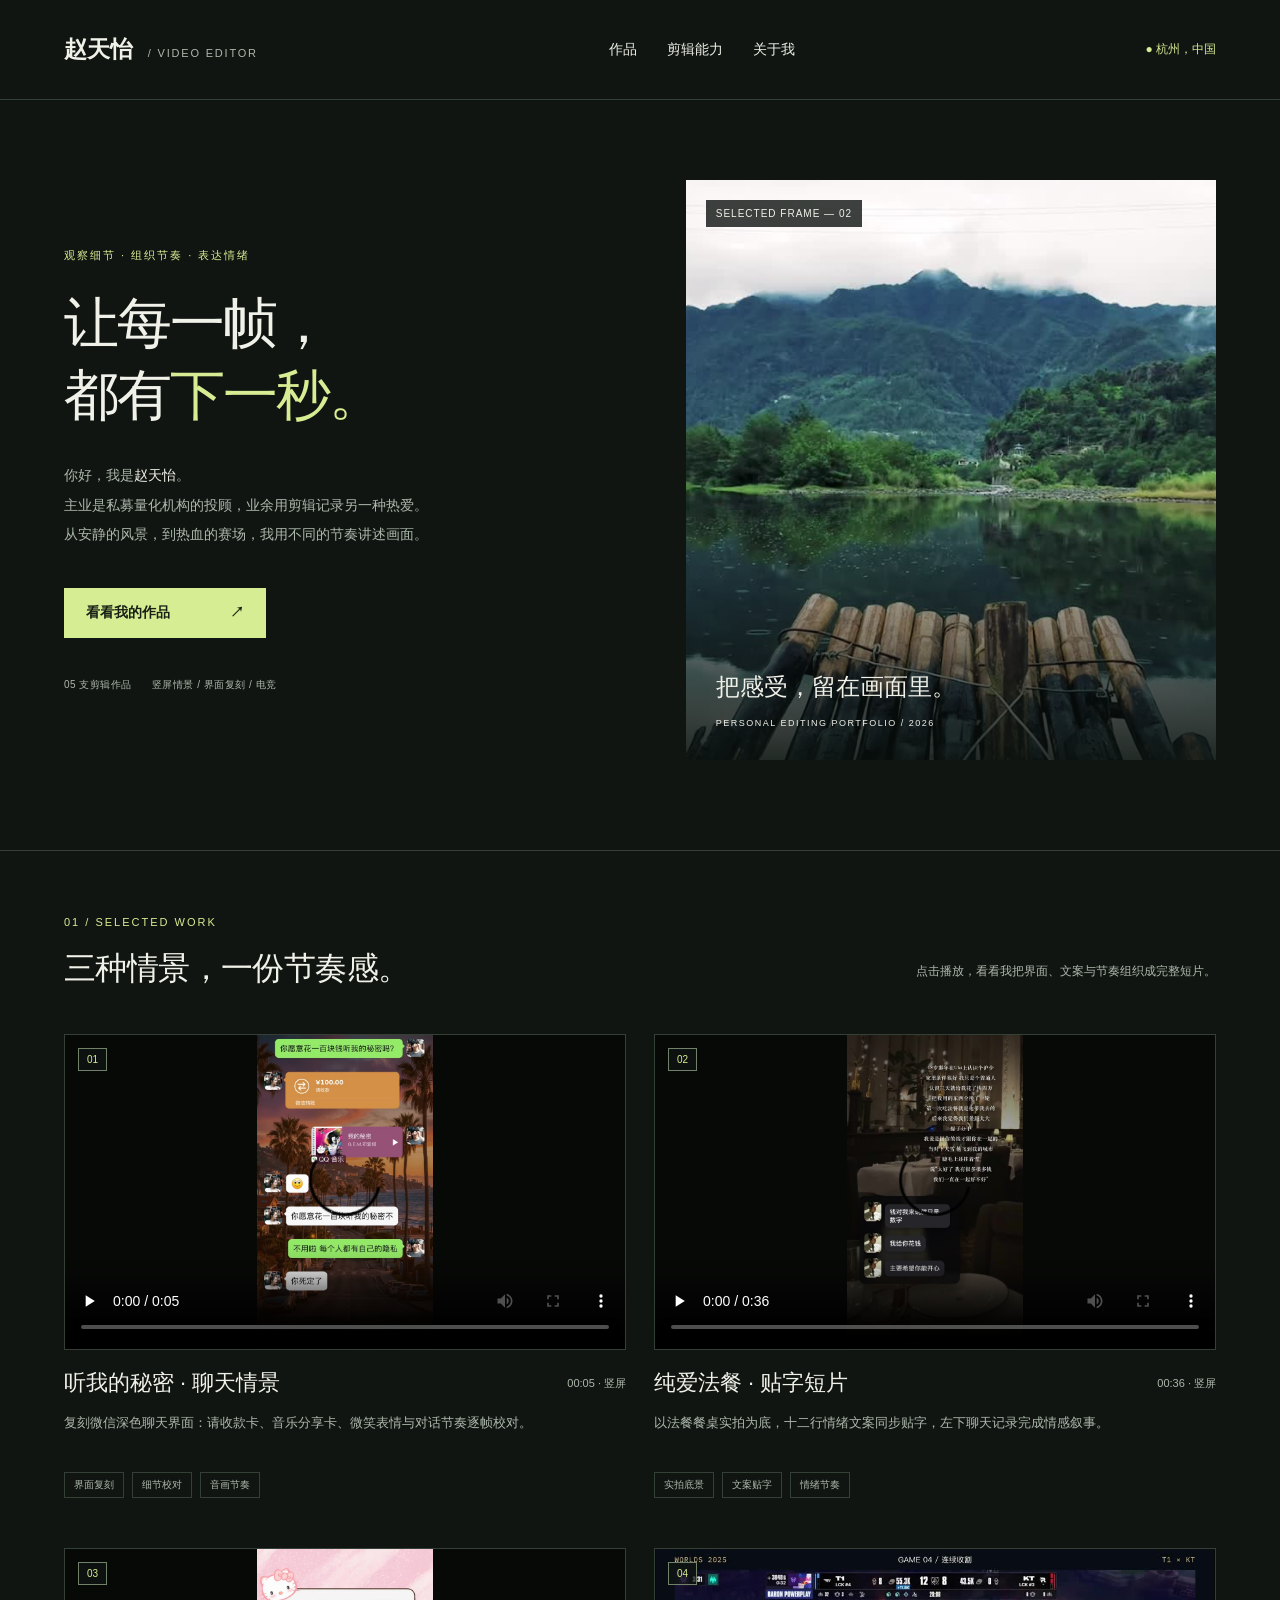
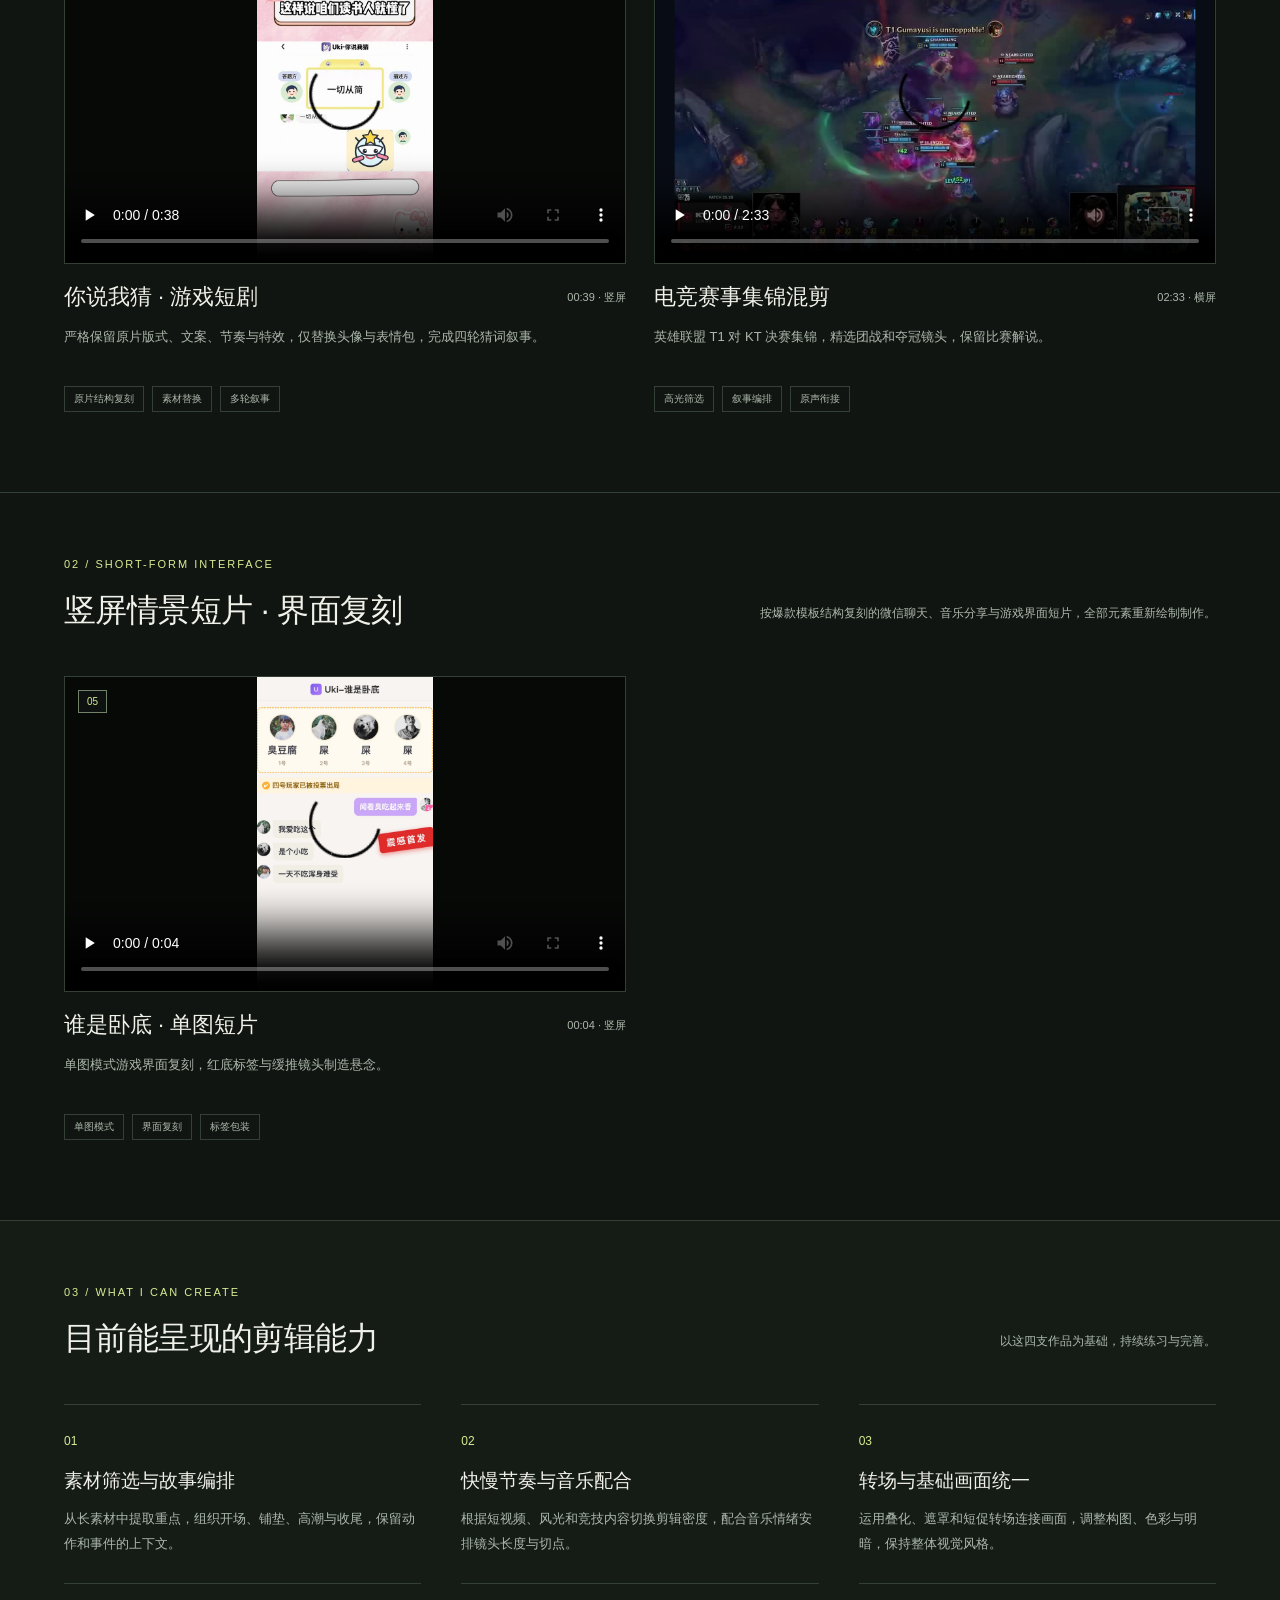
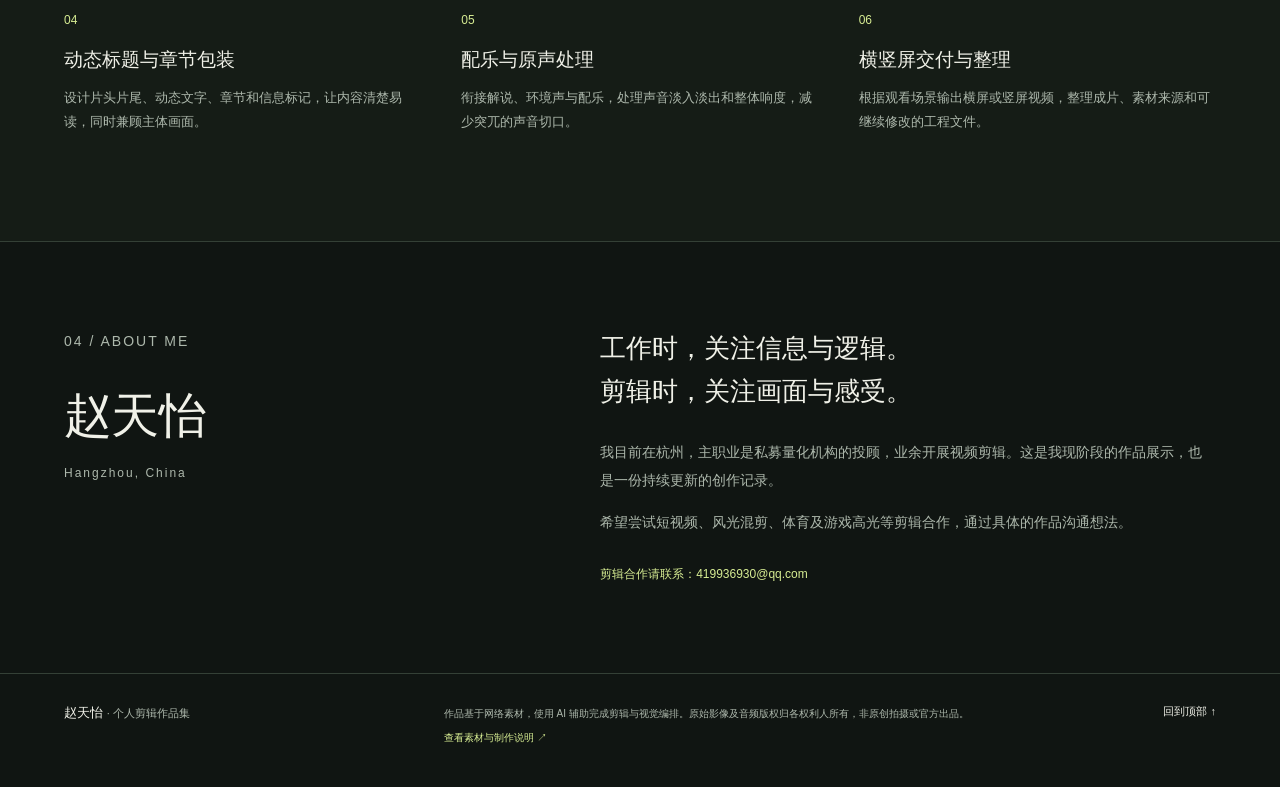
==== commit c87efac1: "Replace first three works with updated short films" ====
--- a/index.html
+++ b/index.html
@@ -1,18 +1,15 @@
 <!doctype html>
-<html lang="zh-CN"><head><meta charset="UTF-8"><meta name="viewport" content="width=device-width,initial-scale=1"><meta name="description" content="赵天怡的个人视频剪辑作品集。现居杭州，主业为私募量化机构投顾，业余开展视频剪辑。快节奏短视频、风光混剪、体育及英雄联盟集锦。"><meta name="theme-color" content="#101512"><title>赵天怡 · 视频剪辑作品集</title><link rel="stylesheet" href="style.css"></head>
+<html lang="zh-CN"><head><meta charset="UTF-8"><meta name="viewport" content="width=device-width,initial-scale=1"><meta name="description" content="赵天怡的个人视频剪辑作品集。现居杭州，主业为私募量化机构投顾，业余开展视频剪辑。竖屏情景短片、界面复刻及英雄联盟集锦。"><meta name="theme-color" content="#101512"><title>赵天怡 · 视频剪辑作品集</title><link rel="stylesheet" href="style.css"></head>
 <body><header><a class="brand" href="#">赵天怡<span> / VIDEO EDITOR</span></a><nav aria-label="主导航"><a href="#work">作品</a><a href="#ability">剪辑能力</a><a href="#about">关于我</a></nav><span class="location">● 杭州，中国</span></header>
-<main><section class="hero"><div class="hero-copy"><p class="eyebrow">观察细节 · 组织节奏 · 表达情绪</p><h1>让每一帧，<br>都有<span>下一秒。</span></h1><p class="intro">你好，我是<strong>赵天怡</strong>。<br>主业是私募量化机构的投顾，业余用剪辑记录另一种热爱。<br>从安静的风景，到热血的赛场，我用不同的节奏讲述画面。</p><a class="button" href="#work">看看我的作品 <span>↗</span></a><div class="hero-meta"><span>08 支剪辑作品</span><span>竖屏情景 / 快剪 / 风光 / 体育 / 电竞</span></div></div><div class="hero-image"><img src="media/hero.jpg" alt="风光混剪作品中的自然风景"><div class="frame-mark">SELECTED FRAME — 02</div><div class="image-caption"><span>把感受，留在画面里。</span><small>PERSONAL EDITING PORTFOLIO / 2026</small></div></div></section>
-<section id="work" class="section"><div class="section-head"><div><p class="eyebrow">01 / SELECTED WORK</p><h2>四种节奏，同一份热爱。</h2></div><p>点击播放，看看我如何组织这些画面。</p></div><div class="works">
-<article class="work"><div class="video-wrap vertical"><video controls playsinline preload="none" poster="media/fast.jpg" aria-label="氛围感运动短视频"><source data-hls="media/fast/index.m3u8" type="application/vnd.apple.mpegurl"></video><span class="num">01</span></div><div class="work-title"><h3>氛围感运动短视频</h3><span>00:32 · 竖屏</span></div><p>运动素材快剪，搭配节奏音乐、动态文字和转场。</p><div class="tags"><span>开场 Hook</span><span>节奏剪辑</span><span>动态文字</span></div></article>
-<article class="work"><div class="video-wrap"><video controls playsinline preload="none" poster="media/landscape.jpg" aria-label="质感风光横视频"><source data-hls="media/landscape/index.m3u8" type="application/vnd.apple.mpegurl"></video><span class="num">02</span></div><div class="work-title"><h3>质感风光横视频</h3><span>00:45 · 横屏</span></div><p>自然风光横屏混剪，搭配舒缓音乐和柔和转场。</p><div class="tags"><span>音乐情绪</span><span>镜头组接</span><span>柔和转场</span></div></article>
-<article class="work"><div class="video-wrap"><video controls playsinline preload="none" poster="media/sports.jpg" aria-label="沉浸式体育"><source data-hls="media/sports/index.m3u8" type="application/vnd.apple.mpegurl"></video><span class="num">03</span></div><div class="work-title"><h3>沉浸式体育</h3><span>02:30 · 横屏</span></div><p>多个运动项目混剪，突出动作瞬间，配合音乐节奏切换镜头。</p><div class="tags"><span>多素材整合</span><span>章节结构</span><span>运动氛围</span></div></article>
+<main><section class="hero"><div class="hero-copy"><p class="eyebrow">观察细节 · 组织节奏 · 表达情绪</p><h1>让每一帧，<br>都有<span>下一秒。</span></h1><p class="intro">你好，我是<strong>赵天怡</strong>。<br>主业是私募量化机构的投顾，业余用剪辑记录另一种热爱。<br>从安静的风景，到热血的赛场，我用不同的节奏讲述画面。</p><a class="button" href="#work">看看我的作品 <span>↗</span></a><div class="hero-meta"><span>05 支剪辑作品</span><span>竖屏情景 / 界面复刻 / 电竞</span></div></div><div class="hero-image"><img src="media/hero.jpg" alt="风光混剪作品中的自然风景"><div class="frame-mark">SELECTED FRAME — 02</div><div class="image-caption"><span>把感受，留在画面里。</span><small>PERSONAL EDITING PORTFOLIO / 2026</small></div></div></section>
+<section id="work" class="section"><div class="section-head"><div><p class="eyebrow">01 / SELECTED WORK</p><h2>三种情景，一份节奏感。</h2></div><p>点击播放，看看我把界面、文案与节奏组织成完整短片。</p></div><div class="works">
+<article class="work"><div class="video-wrap vertical"><video controls playsinline preload="none" poster="media/secret.jpg" aria-label="听我的秘密微信聊天情景短片"><source data-hls="media/secret/index.m3u8" type="application/vnd.apple.mpegurl"></video><span class="num">01</span></div><div class="work-title"><h3>听我的秘密 · 聊天情景</h3><span>00:05 · 竖屏</span></div><p>复刻微信深色聊天界面：请收款卡、音乐分享卡、微笑表情与对话节奏逐帧校对。</p><div class="tags"><span>界面复刻</span><span>细节校对</span><span>音画节奏</span></div></article>
+<article class="work"><div class="video-wrap vertical"><video controls playsinline preload="none" poster="media/french-table.jpg" aria-label="纯爱法餐贴字情感短片"><source data-hls="media/french-table/index.m3u8" type="application/vnd.apple.mpegurl"></video><span class="num">02</span></div><div class="work-title"><h3>纯爱法餐 · 贴字短片</h3><span>00:36 · 竖屏</span></div><p>以法餐餐桌实拍为底，十二行情绪文案同步贴字，左下聊天记录完成情感叙事。</p><div class="tags"><span>实拍底景</span><span>文案贴字</span><span>情绪节奏</span></div></article>
+<article class="work"><div class="video-wrap vertical"><video controls playsinline preload="none" poster="media/guess-game.jpg" aria-label="你说我猜游戏情景短剧"><source data-hls="media/guess-game/index.m3u8" type="application/vnd.apple.mpegurl"></video><span class="num">03</span></div><div class="work-title"><h3>你说我猜 · 游戏短剧</h3><span>00:39 · 竖屏</span></div><p>严格保留原片版式、文案、节奏与特效，仅替换头像与表情包，完成四轮猜词叙事。</p><div class="tags"><span>原片结构复刻</span><span>素材替换</span><span>多轮叙事</span></div></article>
 <article class="work"><div class="video-wrap"><video controls playsinline preload="none" poster="media/lol.jpg" aria-label="电竞赛事集锦混剪"><source data-hls="media/lol/index.m3u8" type="application/vnd.apple.mpegurl"></video><span class="num">04</span></div><div class="work-title"><h3>电竞赛事集锦混剪</h3><span>02:33 · 横屏</span></div><p>英雄联盟 T1 对 KT 决赛集锦，精选团战和夺冠镜头，保留比赛解说。</p><div class="tags"><span>高光筛选</span><span>叙事编排</span><span>原声衔接</span></div></article>
 </div></section>
 <section id="short" class="section"><div class="section-head"><div><p class="eyebrow">02 / SHORT-FORM INTERFACE</p><h2>竖屏情景短片 · 界面复刻</h2></div><p>按爆款模板结构复刻的微信聊天、音乐分享与游戏界面短片，全部元素重新绘制制作。</p></div><div class="works">
-<article class="work"><div class="video-wrap vertical"><video controls playsinline preload="none" poster="media/mimi.jpg" aria-label="微信聊天情景短片"><source data-hls="media/mimi/index.m3u8" type="application/vnd.apple.mpegurl"></video><span class="num">05</span></div><div class="work-title"><h3>听我的秘密 · 聊天情景</h3><span>00:05 · 竖屏</span></div><p>复刻最新版微信深色模式：灵动岛、转账卡、音乐分享卡与气泡逐条弹出。</p><div class="tags"><span>界面复刻</span><span>逐帧动画</span><span>音画节奏</span></div></article>
-<article class="work"><div class="video-wrap vertical"><video controls playsinline preload="none" poster="media/french.jpg" aria-label="法餐贴字情感短片"><source data-hls="media/french/index.m3u8" type="application/vnd.apple.mpegurl"></video><span class="num">06</span></div><div class="work-title"><h3>纯爱法餐 · 贴字短片</h3><span>00:10 · 竖屏</span></div><p>暗调法餐氛围画面，配合 12 行文案贴字与聊天记录包装。</p><div class="tags"><span>文案贴字</span><span>氛围画面</span><span>聊天包装</span></div></article>
-<article class="work"><div class="video-wrap vertical"><video controls playsinline preload="none" poster="media/guess.jpg" aria-label="你说我猜游戏情景短剧"><source data-hls="media/guess/index.m3u8" type="application/vnd.apple.mpegurl"></video><span class="num">07</span></div><div class="work-title"><h3>你说我猜 · 游戏短剧</h3><span>00:39 · 竖屏</span></div><p>四轮猜词游戏界面复刻，多轮对话节奏与标题字抖动动效。</p><div class="tags"><span>游戏界面</span><span>多轮叙事</span><span>字体动效</span></div></article>
-<article class="work"><div class="video-wrap vertical"><video controls playsinline preload="none" poster="media/undercover.jpg" aria-label="谁是卧底游戏截图短片"><source data-hls="media/undercover/index.m3u8" type="application/vnd.apple.mpegurl"></video><span class="num">08</span></div><div class="work-title"><h3>谁是卧底 · 单图短片</h3><span>00:04 · 竖屏</span></div><p>单图模式游戏界面复刻，红底标签与缓推镜头制造悬念。</p><div class="tags"><span>单图模式</span><span>界面复刻</span><span>标签包装</span></div></article>
+<article class="work"><div class="video-wrap vertical"><video controls playsinline preload="none" poster="media/undercover.jpg" aria-label="谁是卧底游戏截图短片"><source data-hls="media/undercover/index.m3u8" type="application/vnd.apple.mpegurl"></video><span class="num">05</span></div><div class="work-title"><h3>谁是卧底 · 单图短片</h3><span>00:04 · 竖屏</span></div><p>单图模式游戏界面复刻，红底标签与缓推镜头制造悬念。</p><div class="tags"><span>单图模式</span><span>界面复刻</span><span>标签包装</span></div></article>
 </div></section>
 <section id="ability" class="section ability"><div class="section-head"><div><p class="eyebrow">03 / WHAT I CAN CREATE</p><h2>目前能呈现的剪辑能力</h2></div><p>以这四支作品为基础，持续练习与完善。</p></div><div class="abilities"><div><span>01</span><h3>素材筛选与故事编排</h3><p>从长素材中提取重点，组织开场、铺垫、高潮与收尾，保留动作和事件的上下文。</p></div><div><span>02</span><h3>快慢节奏与音乐配合</h3><p>根据短视频、风光和竞技内容切换剪辑密度，配合音乐情绪安排镜头长度与切点。</p></div><div><span>03</span><h3>转场与基础画面统一</h3><p>运用叠化、遮罩和短促转场连接画面，调整构图、色彩与明暗，保持整体视觉风格。</p></div><div><span>04</span><h3>动态标题与章节包装</h3><p>设计片头片尾、动态文字、章节和信息标记，让内容清楚易读，同时兼顾主体画面。</p></div><div><span>05</span><h3>配乐与原声处理</h3><p>衔接解说、环境声与配乐，处理声音淡入淡出和整体响度，减少突兀的声音切口。</p></div><div><span>06</span><h3>横竖屏交付与整理</h3><p>根据观看场景输出横屏或竖屏视频，整理成片、素材来源和可继续修改的工程文件。</p></div></div></section>
 <section id="about" class="section about"><div><p class="eyebrow">04 / ABOUT ME</p><h2>赵天怡<span>Hangzhou, China</span></h2></div><div><p class="about-main">工作时，关注信息与逻辑。<br>剪辑时，关注画面与感受。</p><p>我目前在杭州，主职业是私募量化机构的投顾，业余开展视频剪辑。这是我现阶段的作品展示，也是一份持续更新的创作记录。</p><p>希望尝试短视频、风光混剪、体育及游戏高光等剪辑合作，通过具体的作品沟通想法。</p><div class="about-note">剪辑合作请联系：<a href="mailto:419936930@qq.com">419936930@qq.com</a></div></div></section>
